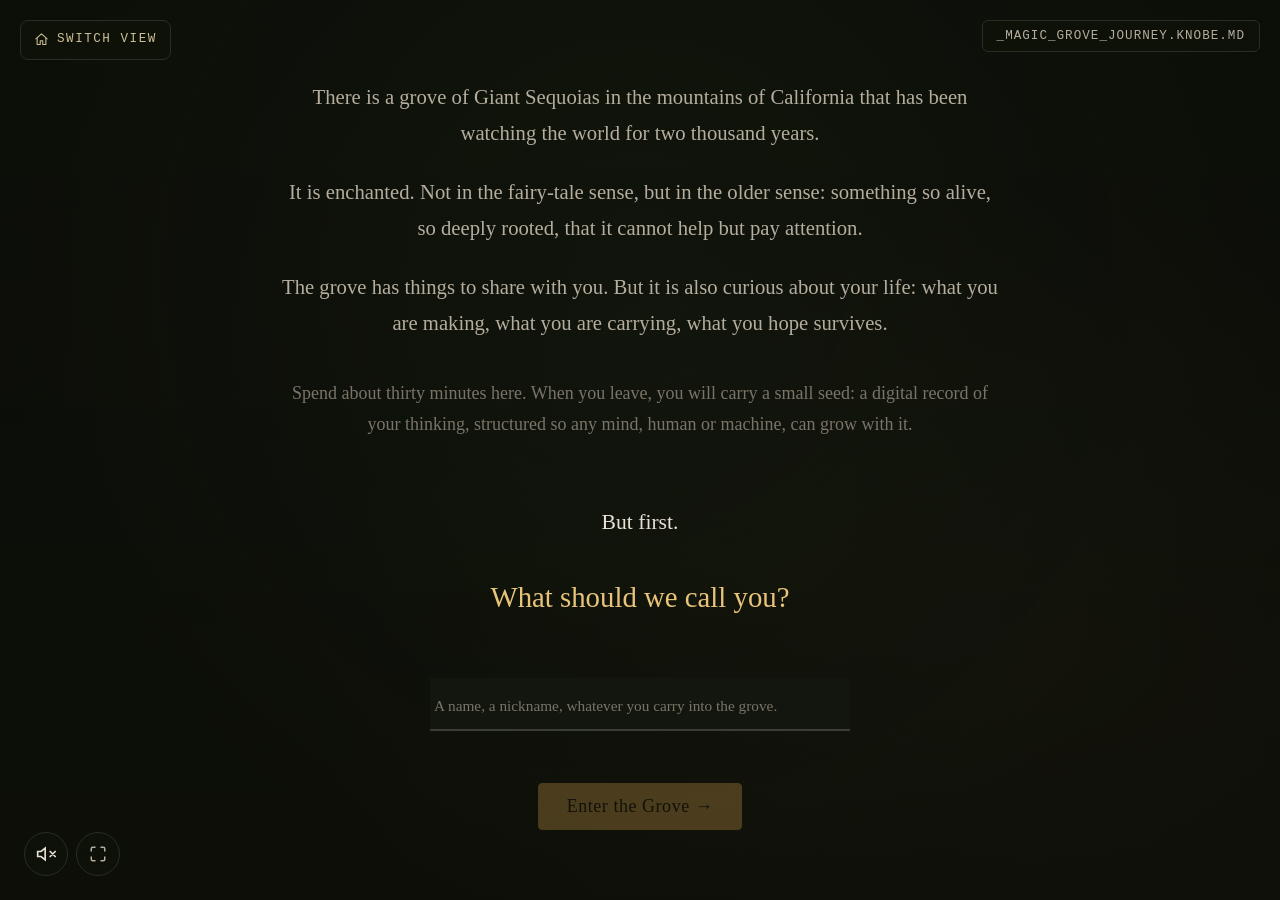
==== guided-walkthrough.html @ 853294a0 "feat: The Sequoia Grove — walkable 3D KNOBE journey Implement the Claude Design handoff as a clean, " ====
<!DOCTYPE html>
<html lang="en">
<head>
<meta charset="UTF-8">
<meta name="viewport" content="width=device-width, initial-scale=1.0">
<title>Magic Grove — A Journey into KNOBE</title>
<!-- Google Fonts removed for offline use -->
<!-- Google Fonts removed for offline use -->
<style>
/* ============================================
   MAGIC GROVE v4 — CSS
   ============================================ */

*, *::before, *::after { box-sizing: border-box; margin: 0; padding: 0; }

:root {
  /* Core palette */
  --bark: #8B3A1F;
  --bark-deep: #5C2210;
  --sapwood: #D4A24E;
  --sapwood-glow: #E8C47A;
  --heartwood: #3E2817;
  --heartwood-ring: #6B4226;
  --root: #2A3C1F;
  --root-myc: #A8C77B;
  --cone: #7A6238;
  --seed-gold: #C9A84C;

  /* UI palette */
  --bg-deep: #0C0E08;
  --bg-section: #111610;
  --text-primary: #E8E2D6;
  --text-secondary: #B5AD9E;
  --text-muted: #7A7468;
  --question-bg: rgba(45, 72, 35, 0.25);
  --question-border: #4A7A3A;
  --grove-key-bg: rgba(30, 55, 22, 0.4);
  --grove-key-border: #3D6630;
  --input-bg: rgba(20, 24, 16, 0.8);
  --input-border: #3A3D34;
  --input-focus: var(--sapwood);
  --btn-primary: var(--sapwood);
  --btn-text: #1A1408;
  --sidebar-bg: #0F1209;
  --sidebar-border: #2A2D22;

  /* Typography */
  --font-display: 'Cormorant Garamond', Georgia, serif;
  --font-body: 'Source Serif 4', Georgia, serif;
  --font-mono: 'SFMono-Regular', 'Consolas', 'Liberation Mono', monospace;

  /* Spacing */
  --section-max: 720px;
  --sidebar-width: 380px;
}

html {
  font-size: 18px;
  scroll-behavior: smooth;
}

body {
  font-family: var(--font-body);
  font-weight: 300;
  color: var(--text-primary);
  background: var(--bg-deep);
  line-height: 1.72;
  overflow: hidden;
  height: 100dvh;
  width: 100vw;
}

/* ---- LAYOUT SHELL ---- */

#app {
  display: flex;
  height: 100dvh;
  width: 100vw;
  overflow: hidden;
}

#main-area {
  flex: 1;
  overflow-y: auto;
  overflow-x: hidden;
  scroll-behavior: smooth;
  position: relative;
}

/* ---- AUDIO CONTROL ---- */

#audio-control {
  position: fixed;
  bottom: 24px;
  left: 24px;
  z-index: 100;
  background: rgba(15, 18, 9, 0.85);
  border: 1px solid var(--sidebar-border);
  border-radius: 50%;
  width: 44px;
  height: 44px;
  display: flex;
  align-items: center;
  justify-content: center;
  cursor: pointer;
  transition: all 0.3s;
  backdrop-filter: blur(8px);
}
#audio-control:hover { border-color: var(--sapwood); }
#audio-control svg { width: 20px; height: 20px; fill: var(--text-secondary); }
#audio-control.playing svg { fill: var(--sapwood); }

/* ---- SIDEBAR ---- */

#sidebar {
  width: var(--sidebar-width);
  background: var(--sidebar-bg);
  border-left: 1px solid var(--sidebar-border);
  overflow-y: auto;
  padding: 32px 24px;
  transition: transform 0.4s cubic-bezier(0.4, 0, 0.2, 1);
  flex-shrink: 0;
  position: relative;
}

#sidebar.closed {
  transform: translateX(100%);
  width: 0;
  padding: 0;
  border: none;
  overflow: hidden;
}

#sidebar-toggle {
  position: fixed;
  top: 20px;
  right: 20px;
  z-index: 200;
  background: rgba(15, 18, 9, 0.85);
  border: 1px solid var(--sidebar-border);
  border-radius: 6px;
  padding: 8px 14px;
  color: var(--text-secondary);
  font-family: var(--font-mono);
  font-size: 0.7rem;
  cursor: pointer;
  letter-spacing: 0.08em;
  text-transform: uppercase;
  backdrop-filter: blur(8px);
  transition: all 0.3s;
}
#sidebar-toggle:hover { border-color: var(--sapwood); color: var(--sapwood); }

#sidebar h3 {
  font-family: var(--font-mono);
  font-size: 0.65rem;
  letter-spacing: 0.15em;
  text-transform: uppercase;
  color: var(--sapwood);
  margin-bottom: 6px;
}

#sidebar .seed-label {
  font-family: var(--font-display);
  font-size: 1.1rem;
  color: var(--text-primary);
  margin-bottom: 20px;
  font-weight: 400;
}

#knobe-preview {
  font-family: var(--font-mono);
  font-size: 0.68rem;
  line-height: 1.7;
  color: var(--text-secondary);
  white-space: pre-wrap;
  word-break: break-word;
}

#knobe-preview .field-label {
  color: var(--sapwood);
  font-weight: 600;
}

#knobe-preview .field-value {
  color: var(--text-primary);
  display: block;
  margin-bottom: 12px;
  padding-left: 8px;
  border-left: 2px solid var(--sidebar-border);
}

#knobe-preview .field-empty {
  color: var(--text-muted);
  font-style: italic;
  display: block;
  margin-bottom: 12px;
  padding-left: 8px;
  border-left: 2px solid rgba(42, 45, 34, 0.4);
}

#knobe-preview .hash-line {
  color: var(--bark);
  word-break: break-all;
}

/* ---- SECTIONS / SLIDES ---- */

.section {
  display: none;
  min-height: 100dvh;
  padding: 80px 40px 100px;
  position: relative;
  overflow: hidden;
}

.section.active { display: flex; }

.section-inner {
  max-width: var(--section-max);
  margin: 0 auto;
  width: 100%;
  display: flex;
  flex-direction: column;
  justify-content: center;
}

/* Section atmosphere backgrounds */
.section::before {
  content: '';
  position: absolute;
  inset: 0;
  pointer-events: none;
  z-index: 0;
}

.section > * { position: relative; z-index: 1; }

/* Entry */
#s-entry { background: var(--bg-deep); }
#s-entry::before {
  background:
    radial-gradient(ellipse at 50% 30%, rgba(42, 60, 31, 0.15) 0%, transparent 70%),
    radial-gradient(ellipse at 80% 70%, rgba(90, 70, 40, 0.08) 0%, transparent 50%);
}

/* Threshold */
#s-threshold { background: linear-gradient(180deg, #0D100A 0%, #131A0E 100%); }
#s-threshold::before {
  background:
    radial-gradient(ellipse at 30% 60%, rgba(42, 60, 31, 0.2) 0%, transparent 60%);
}

/* Visitor Center */
#s-visitor { background: linear-gradient(180deg, #14130E 0%, #181610 100%); }
#s-visitor::before {
  background:
    radial-gradient(ellipse at 60% 40%, rgba(180, 140, 60, 0.06) 0%, transparent 50%);
}

/* Naming */
#s-naming { background: linear-gradient(180deg, #12110C 0%, #161410 100%); }
#s-naming::before {
  background:
    radial-gradient(ellipse at 40% 50%, rgba(160, 120, 50, 0.08) 0%, transparent 60%);
}

/* Bark */
#s-bark { background: linear-gradient(180deg, #1A0E08 0%, #140A06 100%); }
#s-bark::before {
  background:
    radial-gradient(ellipse at 50% 60%, rgba(139, 58, 31, 0.15) 0%, transparent 60%),
    radial-gradient(ellipse at 20% 30%, rgba(92, 34, 16, 0.1) 0%, transparent 40%);
}

/* Mother of the Forest */
#s-mother { background: linear-gradient(180deg, #0E0C08 0%, #0A0806 100%); }
#s-mother::before {
  background:
    radial-gradient(ellipse at 50% 50%, rgba(80, 60, 30, 0.08) 0%, transparent 60%);
}

/* Sapwood */
#s-sapwood { background: linear-gradient(180deg, #141008 0%, #18140A 100%); }
#s-sapwood::before {
  background:
    radial-gradient(ellipse at 50% 50%, rgba(212, 162, 78, 0.1) 0%, transparent 55%),
    radial-gradient(ellipse at 70% 70%, rgba(232, 196, 122, 0.06) 0%, transparent 40%);
}

/* Heartwood */
#s-heartwood { background: linear-gradient(180deg, #100C08 0%, #0E0A06 100%); }
#s-heartwood::before {
  background:
    radial-gradient(ellipse at 50% 50%, rgba(62, 40, 23, 0.2) 0%, transparent 55%);
}

/* Roots */
#s-roots { background: linear-gradient(180deg, #0A100A 0%, #081008 100%); }
#s-roots::before {
  background:
    radial-gradient(ellipse at 50% 70%, rgba(42, 60, 31, 0.18) 0%, transparent 55%),
    radial-gradient(ellipse at 30% 30%, rgba(168, 199, 123, 0.04) 0%, transparent 40%);
}

/* Cone */
#s-cone { background: linear-gradient(180deg, #12100A 0%, #100E08 100%); }
#s-cone::before {
  background:
    radial-gradient(ellipse at 50% 60%, rgba(122, 98, 56, 0.12) 0%, transparent 50%);
}

/* Parting */
#s-parting { background: linear-gradient(180deg, #0E100C 0%, #0C0E0A 100%); }
#s-parting::before {
  background:
    radial-gradient(ellipse at 50% 40%, rgba(42, 60, 31, 0.12) 0%, transparent 60%),
    radial-gradient(ellipse at 60% 80%, rgba(180, 140, 60, 0.06) 0%, transparent 40%);
}

/* Seed */
#s-seed { background: linear-gradient(180deg, #14120C 0%, #100E08 100%); }
#s-seed::before {
  background:
    radial-gradient(ellipse at 50% 50%, rgba(201, 168, 76, 0.1) 0%, transparent 50%);
}

/* Diagram */
#s-diagram { background: linear-gradient(180deg, #0E100C 0%, #0C0E08 100%); }
#s-diagram::before {
  background:
    radial-gradient(ellipse at 40% 40%, rgba(42, 60, 31, 0.12) 0%, transparent 55%),
    radial-gradient(ellipse at 60% 70%, rgba(212, 162, 78, 0.07) 0%, transparent 45%);
}

/* ---- TYPOGRAPHY ---- */

.section-label {
  font-family: var(--font-mono);
  font-size: 0.6rem;
  letter-spacing: 0.2em;
  text-transform: uppercase;
  color: var(--text-muted);
  margin-bottom: 8px;
}

.section-title {
  font-family: var(--font-display);
  font-size: 2.4rem;
  font-weight: 300;
  line-height: 1.2;
  color: var(--text-primary);
  margin-bottom: 8px;
}

.section-subtitle {
  font-family: var(--font-display);
  font-size: 1.15rem;
  font-weight: 300;
  font-style: italic;
  color: var(--text-secondary);
  margin-bottom: 40px;
}

.narrative {
  margin-bottom: 24px;
  color: var(--text-primary);
  font-weight: 300;
}

.narrative.emphasis {
  font-style: italic;
  color: var(--text-secondary);
}

/* ---- BLOCKQUOTES (grove voice) ---- */

.grove-quote {
  border-left: 2px solid var(--sapwood);
  padding: 16px 20px;
  margin: 28px 0;
  font-family: var(--font-display);
  font-size: 1.1rem;
  font-style: italic;
  font-weight: 400;
  color: var(--sapwood-glow);
  line-height: 1.6;
  background: rgba(212, 162, 78, 0.04);
}

/* ---- QUESTIONS ---- */

.question-block {
  background: var(--question-bg);
  border: 1px solid var(--question-border);
  border-radius: 8px;
  padding: 24px 28px;
  margin: 28px 0;
}

.question-label {
  font-family: var(--font-mono);
  font-size: 0.65rem;
  letter-spacing: 0.12em;
  text-transform: uppercase;
  color: var(--question-border);
  margin-bottom: 10px;
}

.question-text {
  font-family: var(--font-display);
  font-size: 1.05rem;
  font-weight: 400;
  color: var(--text-primary);
  margin-bottom: 16px;
  line-height: 1.55;
}

.question-block textarea {
  width: 100%;
  min-height: 100px;
  background: var(--input-bg);
  border: 1px solid var(--input-border);
  border-radius: 6px;
  padding: 14px 16px;
  font-family: var(--font-body);
  font-size: 0.9rem;
  font-weight: 300;
  color: var(--text-primary);
  line-height: 1.65;
  resize: vertical;
  transition: border-color 0.3s;
}

.question-block textarea:focus {
  outline: none;
  border-color: var(--input-focus);
}

.question-block textarea::placeholder {
  color: var(--text-muted);
  font-style: italic;
}

.knobe-field-indicator {
  font-family: var(--font-mono);
  font-size: 0.6rem;
  color: var(--text-muted);
  margin-top: 10px;
  letter-spacing: 0.05em;
}
.knobe-field-indicator span { color: var(--sapwood); }

/* ---- GROVE KEY ---- */

.grove-key {
  background: var(--grove-key-bg);
  border: 1px solid var(--grove-key-border);
  border-radius: 6px;
  padding: 16px 20px;
  margin: 28px 0;
  font-family: var(--font-mono);
  font-size: 0.72rem;
  line-height: 1.6;
}

.grove-key .key-label {
  color: var(--root-myc);
  font-weight: 600;
  text-transform: uppercase;
  letter-spacing: 0.08em;
}

.grove-key .key-desc {
  color: var(--text-secondary);
}

/* ---- NAME INPUT ---- */

.name-input-wrap {
  margin: 32px 0;
}

.name-input-wrap input {
  width: 100%;
  max-width: 420px;
  background: var(--input-bg);
  border: none;
  border-bottom: 2px solid var(--input-border);
  padding: 12px 4px;
  font-family: var(--font-display);
  font-size: 1.3rem;
  font-weight: 400;
  color: var(--text-primary);
  transition: border-color 0.3s;
}

.name-input-wrap input:focus {
  outline: none;
  border-bottom-color: var(--sapwood);
}

.name-input-wrap input::placeholder {
  color: var(--text-muted);
  font-weight: 300;
  font-size: 0.85rem;
}

/* ---- BUTTONS ---- */

.nav-btn {
  display: inline-flex;
  align-items: center;
  gap: 8px;
  background: transparent;
  border: 1px solid var(--sapwood);
  color: var(--sapwood);
  font-family: var(--font-display);
  font-size: 1rem;
  font-weight: 400;
  padding: 12px 28px;
  border-radius: 4px;
  cursor: pointer;
  transition: all 0.35s;
  margin-top: 20px;
  letter-spacing: 0.03em;
}

.nav-btn:hover:not(:disabled) {
  background: var(--sapwood);
  color: var(--btn-text);
}

.nav-btn:disabled {
  opacity: 0.3;
  cursor: not-allowed;
}

.nav-btn.primary {
  background: var(--sapwood);
  color: var(--btn-text);
}

.nav-btn.primary:hover:not(:disabled) {
  background: var(--sapwood-glow);
}

/* ---- EXPORT BUTTONS ---- */

.export-row {
  display: flex;
  flex-wrap: wrap;
  gap: 12px;
  margin: 24px 0;
}

.export-btn {
  flex: 1;
  min-width: 160px;
  padding: 14px 20px;
  background: var(--input-bg);
  border: 1px solid var(--sidebar-border);
  border-radius: 6px;
  color: var(--text-primary);
  font-family: var(--font-display);
  font-size: 0.95rem;
  cursor: pointer;
  transition: all 0.3s;
  text-align: center;
}

.export-btn:hover {
  border-color: var(--sapwood);
  color: var(--sapwood);
}

/* ---- GROVE KEY SUMMARY (final section) ---- */

.grove-key-summary {
  margin: 32px 0;
}

.grove-key-summary .key-row {
  display: flex;
  gap: 12px;
  padding: 14px 0;
  border-bottom: 1px solid rgba(42, 45, 34, 0.3);
  align-items: baseline;
}

.grove-key-summary .key-row:last-child { border-bottom: none; }

.grove-key-summary .key-name {
  font-family: var(--font-mono);
  font-size: 0.65rem;
  letter-spacing: 0.1em;
  text-transform: uppercase;
  color: var(--root-myc);
  min-width: 120px;
  flex-shrink: 0;
}

.grove-key-summary .key-meaning {
  font-family: var(--font-body);
  font-size: 0.85rem;
  color: var(--text-secondary);
  font-weight: 300;
}

/* ---- Q1 RECALL BOX ---- */

.recall-box {
  background: rgba(212, 162, 78, 0.08);
  border: 1px solid rgba(212, 162, 78, 0.25);
  border-radius: 8px;
  padding: 20px 24px;
  margin: 24px 0;
}

.recall-box .recall-label {
  font-family: var(--font-mono);
  font-size: 0.6rem;
  letter-spacing: 0.12em;
  text-transform: uppercase;
  color: var(--sapwood);
  margin-bottom: 10px;
}

.recall-box .recall-text {
  font-family: var(--font-display);
  font-style: italic;
  font-size: 1rem;
  color: var(--sapwood-glow);
  line-height: 1.6;
}

/* ---- FOOTER ---- */

.section-footer {
  font-family: var(--font-mono);
  font-size: 0.6rem;
  color: var(--text-muted);
  text-align: center;
  margin-top: 60px;
  letter-spacing: 0.1em;
  text-transform: uppercase;
}

/* ---- PROGRESS BAR ---- */

#progress-bar {
  position: fixed;
  top: 0;
  left: 0;
  height: 2px;
  background: linear-gradient(90deg, var(--bark), var(--sapwood), var(--root-myc));
  z-index: 300;
  transition: width 0.5s cubic-bezier(0.4, 0, 0.2, 1);
}

/* ---- FADE-IN ANIMATIONS ---- */

.fade-in {
  opacity: 0;
  transform: translateY(16px);
  animation: fadeUp 0.8s ease forwards;
}

@keyframes fadeUp {
  to { opacity: 1; transform: translateY(0); }
}

.fade-in:nth-child(1) { animation-delay: 0.1s; }
.fade-in:nth-child(2) { animation-delay: 0.25s; }
.fade-in:nth-child(3) { animation-delay: 0.4s; }
.fade-in:nth-child(4) { animation-delay: 0.55s; }
.fade-in:nth-child(5) { animation-delay: 0.7s; }
.fade-in:nth-child(6) { animation-delay: 0.85s; }
.fade-in:nth-child(7) { animation-delay: 1.0s; }
.fade-in:nth-child(8) { animation-delay: 1.15s; }
.fade-in:nth-child(9) { animation-delay: 1.3s; }
.fade-in:nth-child(10) { animation-delay: 1.45s; }
.fade-in:nth-child(11) { animation-delay: 1.6s; }
.fade-in:nth-child(12) { animation-delay: 1.75s; }
.fade-in:nth-child(13) { animation-delay: 1.9s; }
.fade-in:nth-child(14) { animation-delay: 2.05s; }

/* Slow entry for the opening */
.fade-slow {
  opacity: 0;
  transform: translateY(20px);
  animation: fadeUp 1.4s ease forwards;
}
.fade-slow:nth-child(1) { animation-delay: 0.5s; }
.fade-slow:nth-child(2) { animation-delay: 1.2s; }
.fade-slow:nth-child(3) { animation-delay: 1.9s; }
.fade-slow:nth-child(4) { animation-delay: 2.6s; }
.fade-slow:nth-child(5) { animation-delay: 3.3s; }
.fade-slow:nth-child(6) { animation-delay: 4.0s; }
.fade-slow:nth-child(7) { animation-delay: 4.7s; }
.fade-slow:nth-child(8) { animation-delay: 5.4s; }

/* ---- RESPONSIVE ---- */

@media (max-width: 900px) {
  :root { --sidebar-width: 100vw; }
  html { font-size: 16px; }
  .section { padding: 60px 24px 80px; }
  .section-title { font-size: 1.8rem; }

  #sidebar {
    position: fixed;
    top: 0;
    right: 0;
    height: 100dvh;
    z-index: 150;
  }
  #sidebar.closed { transform: translateX(100%); width: var(--sidebar-width); }
}

/* ---- SURVEY MODAL ---- */

#survey-overlay {
  position: fixed;
  inset: 0;
  background: rgba(8, 10, 6, 0.85);
  backdrop-filter: blur(6px);
  z-index: 400;
  display: none;
  align-items: center;
  justify-content: center;
  padding: 24px;
}
#survey-overlay.open { display: flex; }

#survey-modal {
  background: var(--bg-section);
  border: 1px solid var(--sidebar-border);
  border-radius: 10px;
  max-width: 600px;
  width: 100%;
  max-height: 90dvh;
  overflow-y: auto;
  padding: 36px 32px;
}

#survey-modal h2 {
  font-family: var(--font-display);
  font-size: 1.5rem;
  font-weight: 400;
  color: var(--sapwood-glow);
  margin-bottom: 8px;
}

#survey-modal .survey-intro {
  font-family: var(--font-display);
  font-size: 0.95rem;
  font-style: italic;
  color: var(--text-secondary);
  margin-bottom: 28px;
  line-height: 1.6;
}

.survey-question {
  margin-bottom: 24px;
}

.survey-question label {
  font-family: var(--font-display);
  font-size: 1rem;
  font-weight: 400;
  color: var(--text-primary);
  display: block;
  margin-bottom: 10px;
  line-height: 1.5;
}

.survey-question .sq-num {
  font-family: var(--font-mono);
  font-size: 0.6rem;
  letter-spacing: 0.1em;
  text-transform: uppercase;
  color: var(--sapwood);
  display: block;
  margin-bottom: 4px;
}

.survey-options {
  display: flex;
  flex-wrap: wrap;
  gap: 8px;
}

.survey-options input[type="radio"] { display: none; }

.survey-options label {
  font-family: var(--font-body);
  font-size: 0.82rem;
  font-weight: 300;
  color: var(--text-secondary);
  background: var(--input-bg);
  border: 1px solid var(--input-border);
  border-radius: 5px;
  padding: 8px 14px;
  cursor: pointer;
  transition: all 0.25s;
  margin-bottom: 0;
}

.survey-options input[type="radio"]:checked + label {
  border-color: var(--sapwood);
  color: var(--sapwood);
  background: rgba(212, 162, 78, 0.1);
}

.survey-question textarea {
  width: 100%;
  min-height: 70px;
  background: var(--input-bg);
  border: 1px solid var(--input-border);
  border-radius: 6px;
  padding: 12px 14px;
  font-family: var(--font-body);
  font-size: 0.85rem;
  font-weight: 300;
  color: var(--text-primary);
  line-height: 1.6;
  resize: vertical;
  transition: border-color 0.3s;
}
.survey-question textarea:focus {
  outline: none;
  border-color: var(--input-focus);
}
.survey-question textarea::placeholder {
  color: var(--text-muted);
  font-style: italic;
}

.survey-btn-row {
  display: flex;
  gap: 12px;
  margin-top: 28px;
}

/* ---- TOAST ---- */

.toast {
  position: fixed;
  bottom: 30px;
  left: 50%;
  transform: translateX(-50%) translateY(20px);
  background: rgba(42, 60, 31, 0.95);
  border: 1px solid var(--question-border);
  color: var(--text-primary);
  padding: 12px 24px;
  border-radius: 6px;
  font-family: var(--font-mono);
  font-size: 0.72rem;
  letter-spacing: 0.05em;
  z-index: 500;
  opacity: 0;
  transition: all 0.4s;
  pointer-events: none;
}
.toast.show { opacity: 1; transform: translateX(-50%) translateY(0); }

/* ---- FULLSCREEN BUTTON ---- */

#fullscreen-btn {
  position: fixed;
  bottom: 24px;
  left: 76px;
  z-index: 100;
  background: rgba(15, 18, 9, 0.85);
  border: 1px solid var(--sidebar-border);
  border-radius: 50%;
  width: 44px;
  height: 44px;
  display: flex;
  align-items: center;
  justify-content: center;
  cursor: pointer;
  transition: all 0.3s;
  backdrop-filter: blur(8px);
}
#fullscreen-btn:hover { border-color: var(--sapwood); }
#fullscreen-btn svg { width: 18px; height: 18px; stroke: var(--text-secondary); fill: none; stroke-width: 2; }
#fullscreen-btn:hover svg { stroke: var(--sapwood); }

/* ---- NAV ROW (back + forward) ---- */

.nav-row {
  display: flex;
  align-items: center;
  gap: 12px;
  margin-top: 20px;
  flex-wrap: wrap;
}

.nav-btn.back {
  background: transparent;
  border: 1px solid var(--input-border);
  color: var(--text-muted);
  font-size: 0.9rem;
  padding: 10px 20px;
}
.nav-btn.back:hover {
  border-color: var(--text-secondary);
  color: var(--text-secondary);
  background: transparent;
}

/* ---- DIAGRAM SECTION ---- */

.diagram-container {
  display: flex;
  gap: 0;
  margin: 32px 0;
  border: 1px solid var(--sidebar-border);
  border-radius: 8px;
  overflow: hidden;
}

.diagram-col {
  flex: 1;
  padding: 24px 20px;
}

.diagram-col.tree-col {
  background: rgba(42, 60, 31, 0.12);
  border-right: 1px solid var(--sidebar-border);
}

.diagram-col.knobe-col {
  background: rgba(212, 162, 78, 0.06);
}

.diagram-col h3 {
  font-family: var(--font-display);
  font-size: 1.2rem;
  font-weight: 400;
  margin-bottom: 20px;
  text-align: center;
}

.diagram-col.tree-col h3 { color: var(--root-myc); }
.diagram-col.knobe-col h3 { color: var(--sapwood); }

.diagram-row {
  display: flex;
  align-items: stretch;
  margin-bottom: 2px;
}

.diagram-layer {
  padding: 14px 16px;
  border-radius: 4px;
  width: 100%;
  text-align: center;
  transition: all 0.3s;
}

.diagram-layer .layer-name {
  font-family: var(--font-display);
  font-size: 0.95rem;
  font-weight: 500;
  display: block;
  margin-bottom: 4px;
}

.diagram-layer .layer-desc {
  font-family: var(--font-mono);
  font-size: 0.6rem;
  letter-spacing: 0.04em;
  opacity: 0.75;
  line-height: 1.4;
}

/* Layer colors */
.layer-bark { background: rgba(139, 58, 31, 0.25); color: #D4825A; }
.layer-sapwood { background: rgba(212, 162, 78, 0.2); color: var(--sapwood-glow); }
.layer-heartwood { background: rgba(62, 40, 23, 0.35); color: #C49A6C; }
.layer-roots { background: rgba(42, 60, 31, 0.3); color: var(--root-myc); }
.layer-cone { background: rgba(122, 98, 56, 0.25); color: var(--seed-gold); }

/* Connector arrows between columns */
.diagram-pair {
  display: flex;
  align-items: center;
  gap: 0;
  margin-bottom: 8px;
}

.diagram-pair .diagram-layer { flex: 1; }

.diagram-arrow {
  flex-shrink: 0;
  width: 40px;
  text-align: center;
  color: var(--text-muted);
  font-size: 1.2rem;
}

@media (max-width: 600px) {
  .diagram-pair { flex-direction: column; }
  .diagram-arrow { transform: rotate(90deg); width: auto; margin: 4px 0; }
}
</style>
<style id="grove-bg-images">
#s-entry {
  background: linear-gradient(rgba(12,14,8,0.72), rgba(12,14,8,0.88)),
              url('https://media.base44.com/images/public/68b3dc8e562903af2bfb5cbb/f5c7edf92_Big_Trees_Skyward.jpg') center/cover no-repeat;
}
#s-threshold {
  background: linear-gradient(rgba(12,14,8,0.72), rgba(12,14,8,0.88)),
              url('https://media.base44.com/images/public/68b3dc8e562903af2bfb5cbb/f5c7edf92_Big_Trees_Skyward.jpg') center/cover no-repeat;
}
#s-visitor {
  background: linear-gradient(rgba(12,14,8,0.70), rgba(12,14,8,0.85)),
              url('https://media.base44.com/images/public/68b3dc8e562903af2bfb5cbb/ff6dd2b7c_Calaveras-Big-Trees-Visitor-Center-2.jpg') center/cover no-repeat;
}
#s-naming {
  background: linear-gradient(rgba(12,14,8,0.72), rgba(12,14,8,0.87)),
              url('https://media.base44.com/images/public/68b3dc8e562903af2bfb5cbb/e93d32835_Cherokee-Syllabary-Sequoyah-2.jpg') center/contain no-repeat;
}
#s-bark {
  background: linear-gradient(rgba(26,14,8,0.65), rgba(20,10,6,0.82)),
              url('https://qtrypzzcjebvfcihiynt.supabase.co/storage/v1/object/public/base44-prod/public/68b3dc8e562903af2bfb5cbb/daeed7d6c_sequoia_fire.jpeg') center/cover no-repeat;
}
#s-mother {
  background: linear-gradient(rgba(14,12,8,0.72), rgba(10,8,6,0.88)),
              url('https://qtrypzzcjebvfcihiynt.supabase.co/storage/v1/object/public/base44-prod/public/68b3dc8e562903af2bfb5cbb/5c8f006f5_mother_of_forest.jpg') center/cover no-repeat;
}
#s-sapwood {
  background: linear-gradient(rgba(8,10,12,0.55), rgba(6,8,10,0.70)),
              url('https://qtrypzzcjebvfcihiynt.supabase.co/storage/v1/object/public/base44-prod/public/68b3dc8e562903af2bfb5cbb/2536b609c_sapwood_living_sleeve.png') center/cover no-repeat !important;
}
#s-heartwood {
  background: linear-gradient(rgba(12,8,6,0.70), rgba(10,6,4,0.85)),
              url('https://qtrypzzcjebvfcihiynt.supabase.co/storage/v1/object/public/base44-prod/public/68b3dc8e562903af2bfb5cbb/bf29c6549_sequoia_rings.jpg') center/cover no-repeat;
}
#s-roots {
  background: linear-gradient(rgba(8,12,8,0.70), rgba(6,10,6,0.85)),
              url('https://qtrypzzcjebvfcihiynt.supabase.co/storage/v1/object/public/base44-prod/public/68b3dc8e562903af2bfb5cbb/556d4b2ea_sequoia_fungal_web.png') center/cover no-repeat;
}
#s-cone {
  background: linear-gradient(rgba(12,10,6,0.70), rgba(10,8,4,0.85)),
              url('https://qtrypzzcjebvfcihiynt.supabase.co/storage/v1/object/public/base44-prod/public/68b3dc8e562903af2bfb5cbb/777791a2e_Sequoia_cone_SamWu-700x467.jpg') center/125% no-repeat;
}
#s-parting {
  background: linear-gradient(rgba(12,14,8,0.68), rgba(12,14,8,0.83)),
              url('https://qtrypzzcjebvfcihiynt.supabase.co/storage/v1/object/public/base44-prod/public/68b3dc8e562903af2bfb5cbb/26246ffd9_CalaverasBigTrees_Gallery_10.jpg') center/contain no-repeat;
}
#s-seed {
  background: linear-gradient(rgba(12,14,8,0.72), rgba(12,14,8,0.87)),
              url('https://qtrypzzcjebvfcihiynt.supabase.co/storage/v1/object/public/base44-prod/public/68b3dc8e562903af2bfb5cbb/d4cbd92ee_cone_seeds.jpeg') center/contain no-repeat;
}
#s-diagram {
  background: url('https://qtrypzzcjebvfcihiynt.supabase.co/storage/v1/object/public/base44-prod/public/68b3dc8e562903af2bfb5cbb/660935bb0_sequoia-knobe-infographic.png') center/contain no-repeat;
}
#s-diagram .section-inner { display: none !important; }
#s-diagram *:not(#grove-diagram-back) { display: none !important; }
#grove-diagram-back { display: block !important; }

/* Diagram back button */
#grove-diagram-back {
  position: fixed !important;
  bottom: 1.5rem !important;
  left: 50% !important;
  transform: translateX(-50%) !important;
  z-index: 99999 !important;
  padding: 0.6rem 2rem !important;
  background: rgba(10,20,10,0.85) !important;
  border: 1px solid rgba(100,180,100,0.4) !important;
  color: #8aba8a !important;
  border-radius: 4px !important;
  font-family: 'Cormorant Garamond', Georgia, serif !important;
  font-size: 1rem !important;
  letter-spacing: 0.08em !important;
  cursor: pointer !important;
  backdrop-filter: blur(4px) !important;
}
#grove-diagram-back:hover { border-color: rgba(140,200,140,0.7) !important; color: #b0d4b0 !important; }

/* Seed page — widen the diagram button */
#s-seed .nav-btn[onclick*="diagram"], #s-seed button[onclick*="diagram"] {
  min-width: 14rem !important;
  white-space: nowrap !important;
}

/* Sapwood popup overlay */
#sapwood-popup {
  display: none;
  position: fixed; top: 0; left: 0; right: 0; bottom: 0; z-index: 99998;
  background: rgba(6,10,6,0.97);
  overflow-y: auto;
  font-family: 'Cormorant Garamond', Georgia, serif;
  color: #a0c890;
}
#sapwood-popup.open { display: block; }
#sapwood-popup .sp-header { text-align: center; padding: 2rem 1.5rem 0.5rem; }
#sapwood-popup .sp-sup { font-size: 0.55rem; letter-spacing: 0.35em; color: #4a7a5a; text-transform: uppercase; margin-bottom: 0.4rem; }
#sapwood-popup .sp-title { font-size: 2rem; font-weight: 300; color: #8aba8a; letter-spacing: 0.06em; }
#sapwood-popup .sp-sub { font-size: 0.9rem; color: #6a9a7a; font-style: italic; max-width: 460px; margin: 0.4rem auto 0; }
#sapwood-popup .sp-tabs { display: flex; justify-content: center; gap: 0.5rem; padding: 0.75rem 1rem; flex-wrap: wrap; }
#sapwood-popup .sp-tab { padding: 0.35rem 1rem; border: 1px solid rgba(80,120,80,0.3); background: rgba(15,28,15,0.6); color: #5a8a6a; border-radius: 4px; font-family: 'Cormorant Garamond', Georgia, serif; font-size: 0.85rem; cursor: pointer; }
#sapwood-popup .sp-tab.active { border-color: #6aaa6a; color: #8aba8a; }
#sapwood-popup .sp-body { max-width: 820px; margin: 0 auto; padding: 0 1.5rem 3rem; }
#sapwood-popup .sp-beat { display: none; }
#sapwood-popup .sp-beat.active { display: block; }
#sapwood-popup .sp-prose { font-size: 1.05rem; line-height: 1.9; color: #a0c890; font-style: italic; margin-bottom: 1rem; }
#sapwood-popup .sp-prose2 { font-size: 0.95rem; line-height: 1.85; color: #7a9a7a; margin-bottom: 1rem; }
#sapwood-popup .sp-quote { border-left: 2px solid rgba(100,160,100,0.3); padding-left: 1.1rem; margin: 1.2rem 0; color: #6a9a6a; font-size: 0.88rem; font-style: italic; }
#sapwood-popup .sp-canvas { display: block; width: 100%; height: 300px; border-radius: 8px; background: transparent; }
#sapwood-popup .sp-close-row { display: flex; justify-content: center; padding: 1rem; }
#sapwood-popup .sp-close-btn { padding: 0.65rem 2.2rem; border: 1px solid rgba(100,160,100,0.35); background: rgba(30,50,30,0.5); color: #a0c890; border-radius: 4px; font-family: 'Cormorant Garamond', Georgia, serif; font-size: 0.95rem; letter-spacing: 0.1em; cursor: pointer; }
/* Sapwood trigger button in s-sapwood */
#grove-sapwood-trigger {
  display: inline-block;
  margin-top: 1rem;
  padding: 0.5rem 1.5rem;
  border: 1px solid rgba(100,160,100,0.4);
  background: rgba(15,30,15,0.6);
  color: #8aba8a;
  border-radius: 4px;
  font-family: 'Cormorant Garamond', Georgia, serif;
  font-size: 0.9rem;
  letter-spacing: 0.08em;
  cursor: pointer;
}
</style><style id="grove-slow-fade">.fade-in, .narrative, .fade-slow, .section-title, .section-subtitle, .section-label,
.grove-quote, .question-block, .knobe-field-indicator, .nav-row, .name-input-wrap {
  animation-duration: 2.2s !important;
  transition-duration: 2.2s !important;
}
.fade-slow {
  animation-duration: 3.5s !important;
}</style><style id="grove-no-quotes">.grove-quote{quotes:none !important;}.grove-quote::before{content:"" !important;display:none !important;}.grove-quote::after{content:"" !important;display:none !important;}*::before[class*="quote"]{content:"" !important;}*::after[class*="quote"]{content:"" !important;}</style></head>
<body>
<!-- Switch view · back to the grove entrance -->
<a id="view-switch" href="index.html" title="Switch view · back to entrance">
  <svg viewBox="0 0 24 24" fill="none" stroke="currentColor" stroke-width="1.7" stroke-linecap="round" stroke-linejoin="round" style="width:15px;height:15px"><path d="M3 11l9-8 9 8"/><path d="M5 10v10h5v-6h4v6h5V10"/></svg>
  <span>Switch view</span>
</a>
<style>
  #view-switch{
    position:fixed; top:20px; left:20px; z-index:200;
    display:flex; align-items:center; gap:8px;
    background:rgba(15,18,9,0.9); border:1px solid var(--sidebar-border, rgba(120,150,86,0.34));
    border-radius:8px; padding:8px 13px; cursor:pointer; text-decoration:none;
    color:#cdbf98; font-family:'Courier New',monospace; font-size:0.7rem; letter-spacing:0.12em;
    text-transform:uppercase; transition:all 0.2s;
  }
  #view-switch:hover{ border-color:#d9b25a; color:#f0d488; }
  @media (max-width:600px){ #view-switch span{ display:none } #view-switch{ padding:9px } }
</style>

<!-- Audio -->
<audio id="grove-audio" loop preload="auto">
  <source src="https://fwuchekpvadybpkkmuiw.supabase.co/storage/v1/object/public/MP3/Magic_Grove.mp3" type="audio/mpeg">
</audio>

<!-- Progress bar -->
<div id="progress-bar" style="width: 0%"></div>

<!-- Audio toggle -->
<div id="audio-control" onclick="toggleAudio()" title="Toggle music">
  <svg id="audio-icon-off" viewBox="0 0 24 24" xmlns="http://www.w3.org/2000/svg">
    <path d="M11 5L6 9H2v6h4l5 4V5zM23 9l-6 6m0-6l6 6" fill="none" stroke="currentColor" stroke-width="2" stroke-linecap="round"/>
  </svg>
  <svg id="audio-icon-on" viewBox="0 0 24 24" xmlns="http://www.w3.org/2000/svg" style="display:none">
    <path d="M11 5L6 9H2v6h4l5 4V5z" fill="none" stroke="currentColor" stroke-width="2" stroke-linecap="round"/>
    <path d="M15.54 8.46a5 5 0 010 7.07M19.07 4.93a10 10 0 010 14.14" fill="none" stroke="currentColor" stroke-width="2" stroke-linecap="round"/>
  </svg>
</div>

<!-- Fullscreen toggle -->
<div id="fullscreen-btn" onclick="toggleFullscreen()" title="Toggle fullscreen">
  <svg viewBox="0 0 24 24" xmlns="http://www.w3.org/2000/svg" stroke-linecap="round" stroke-linejoin="round">
    <path d="M8 3H5a2 2 0 00-2 2v3m18 0V5a2 2 0 00-2-2h-3m0 18h3a2 2 0 002-2v-3M3 16v3a2 2 0 002 2h3"/>
  </svg>
</div>

<!-- Sidebar toggle -->
<button id="sidebar-toggle" onclick="toggleSidebar()">_Magic_Grove_Journey.knobe.md</button>

<div id="app">
<div id="main-area">

<!-- ===================== 1. ENTRY ===================== -->
<div class="section active" id="s-entry">
<div class="section-inner" style="text-align:center; justify-content:center; min-height:80vh;">
  <p class="fade-slow narrative" style="font-family:var(--font-display); font-size:1.15rem; color:var(--text-secondary);">There is a grove of Giant Sequoias in the mountains of California that has been watching the world for two thousand years.</p>
  <p class="fade-slow narrative" style="font-family:var(--font-display); font-size:1.15rem; color:var(--text-secondary);">It is enchanted. Not in the fairy-tale sense, but in the older sense: something so alive, so deeply rooted, that it cannot help but pay attention.</p>
  <p class="fade-slow narrative" style="font-family:var(--font-display); font-size:1.15rem; color:var(--text-secondary);">The grove has things to share with you. But it is also curious about your life: what you are making, what you are carrying, what you hope survives.</p>
  <p class="fade-slow narrative" style="font-family:var(--font-display); font-size:1rem; color:var(--text-muted); margin-top:12px;">Spend about thirty minutes here. When you leave, you will carry a small seed: a digital record of your thinking, structured so any mind, human or machine, can grow with it.</p>
  <p class="fade-slow narrative" style="margin-top:40px; font-family:var(--font-display); font-size:1.2rem; color:var(--text-primary);">But first.</p>
  <p class="fade-slow narrative" style="font-family:var(--font-display); font-size:1.6rem; font-weight:400; color:var(--sapwood-glow); margin-top:8px;">What should we call you?</p>
  <div class="fade-slow name-input-wrap" style="display:flex; justify-content:center;">
    <input type="text" id="name-input" placeholder="A name, a nickname, whatever you carry into the grove." autocomplete="off" maxlength="60">
  </div>
  <div class="fade-slow"><button class="nav-btn primary" id="enter-btn" disabled onclick="enterGrove()">Enter the Grove →</button></div>
</div>
</div>

<!-- ===================== 2. THRESHOLD ===================== -->
<div class="section" id="s-threshold">
<div class="section-inner">
  <div class="section-label fade-in">Section 2</div>
  <h1 class="section-title fade-in">Threshold</h1>
  <div class="section-subtitle fade-in">Calaveras Big Trees State Park</div>

  <p class="narrative fade-in">The trees here are older than your country.</p>
  <p class="narrative fade-in">They predate the printing press. They were already ancient when the settlers named the continent.</p>
  <p class="narrative fade-in">They remember everything.</p>
  <p class="narrative fade-in">Do you?</p>
  <p class="narrative fade-in">The grove is curious about what you are carrying. Before you go any further, tell us what you are working on.</p>
  <p class="narrative fade-in emphasis">Not a summary written for a grade. Something true about what you are actually trying to make.</p>

  <div class="question-block fade-in">
    <div class="question-label">Q1</div>
    <div class="question-text">What significant project are you working on right now, something you are creating? Describe it: what it is, what question it's trying to answer, and why it matters to you.</div>
    <textarea id="q1" data-field="project_description" placeholder="Describe your project honestly..."></textarea>
    <div class="knobe-field-indicator">→ <span>KNOBE field:</span> Title / Project Description</div>
  </div>

  <p class="narrative fade-in">Good. The grove knows you now. Everything that follows will be in conversation with what you just wrote.</p>
  <div class="nav-row fade-in">
    <button class="nav-btn back" onclick="goTo('s-entry')">← Back</button>
    <button class="nav-btn" onclick="advanceFromQ1()" id="btn-to-visitor">Continue →</button>
  </div>
</div>
</div>

<!-- ===================== 3. VISITOR CENTER ===================== -->
<div class="section" id="s-visitor">
<div class="section-inner">
  <div class="section-label fade-in">Section 3</div>
  <h1 class="section-title fade-in">First Impressions</h1>
  <div class="section-subtitle fade-in">Visitor Center</div>

  <p class="narrative fade-in">Welcome, <span class="player-name"></span>. Before you enter the grove, we'd like to know what you already carry about us.</p>

  <div class="question-block fade-in">
    <div class="question-label">Q2 · Optional</div>
    <div class="question-text">What do you know about us, the sequoias? And do you know where we got the name you humans call us?</div>
    <textarea id="q2" data-field="prior_knowledge" placeholder="Even a guess is welcome."></textarea>
    <div class="knobe-field-indicator">→ <span>KNOBE field:</span> Prior Knowledge / Incoming Assumptions</div>
  </div>

  <p class="narrative fade-in">Good. Hold onto whatever you just wrote. By the time you leave the grove, you may see it differently.</p>
  <div class="nav-row fade-in">
    <button class="nav-btn back" onclick="goTo('s-threshold')">← Back</button>
    <button class="nav-btn" onclick="goTo('s-naming')">Continue to the Grove →</button>
  </div>
</div>
</div>

<!-- ===================== 4. THE NAMING ===================== -->
<div class="section" id="s-naming">
<div class="section-inner">
  <div class="section-label fade-in">Section 4</div>
  <h1 class="section-title fade-in">The Naming</h1>
  <div class="section-subtitle fade-in">Visitor Center — Before We Go In</div>

  <p class="narrative fade-in">These trees carry the name <em>Sequoia</em>. It was given around 1847 by Stephan Endlicher, an Austrian botanist and linguist who never saw a living specimen. He left no published rationale: no letter, no footnote, no explanation of the choice. For a man trained in both botany and linguistics, the silence is conspicuous.</p>

  <p class="narrative fade-in">Around the same time, the world was learning about Sequoyah, a Cherokee man who could neither read nor write in the settlers' language but who accomplished something extraordinary.</p>

  <p class="narrative fade-in">Sequoyah watched the settlers and recognized that their power wasn't intelligence. It was <em>encoding</em>. They could capture knowledge in a portable format that traveled without them, survived their absence, and could be read by anyone who learned the system.</p>

  <p class="narrative fade-in">So he built his own. An entire syllabary, eighty-five characters, designed from nothing for how Cherokee actually sounds. Within a few years, Cherokee literacy surpassed the settlers around them. A newspaper, the <em>Cherokee Phoenix</em>, published in both languages. The syllabary became infrastructure: for preservation, for legal resistance, for survival.</p>

  <p class="narrative fade-in">Consider what other botanists of the era did with their naming rights. <em>Wellingtonia</em>, named for the Duke of Wellington with elaborate written tribute. <em>Washingtonia</em>, named for George Washington with lengthy published justification. When a great man deserved a great tree, the naturalists of the 1840s made sure posterity knew exactly why.</p>

  <p class="narrative fade-in">Endlicher left nothing. The Cherokee were being removed from their lands at gunpoint while he was writing. Perhaps a Cherokee name on the world's largest organism was statement enough without explanation. Perhaps he assumed the connection was obvious. Perhaps the attribution is coincidence; some etymologists trace the word to the Latin <em>sequi</em>, meaning <em>to follow</em>.</p>

  <p class="narrative fade-in">We cannot know. The man who invented writing to preserve what the powerful would erase is himself preserved in a name that cannot be proven to honor him.</p>

  <div class="grove-quote fade-in">The tree keeps better records than the humans who named it. Yours will too. That is why you are here.</div>

  <p class="narrative fade-in">This is the first lesson of the grove: knowledge needs encoding to travel. An idea without a structure is a fire without a cone. It burns, it warms, it is gone.</p>

  <div class="nav-row fade-in">
    <button class="nav-btn back" onclick="goTo('s-visitor')">← Back</button>
    <button class="nav-btn" onclick="goTo('s-bark')">Enter the Grove →</button>
  </div>
</div>
</div>

<!-- ===================== 5. THE BARK ===================== -->
<div class="section" id="s-bark">
<div class="section-inner">
  <div class="section-label fade-in">Section 5</div>
  <h1 class="section-title fade-in">The Bark</h1>
  <div class="section-subtitle fade-in">The Protection</div>

  <p class="narrative fade-in">This is the first thing you see. The first thing you touch.</p>
  <p class="narrative fade-in">It is dead tissue. Every cell in the outer bark died to become what it is. It does not think. It does not carry nutrients. It does not record. It is the product of everything living beneath it, pushed outward until it hardens.</p>
  <p class="narrative fade-in">But it does one thing nothing else in the forest can do.</p>
  <p class="narrative fade-in">Fire is not our enemy. We evolved with it. The bark, two to three feet thick at the base of the oldest trees, contains almost no resin. It does not burn. It chars. It turns the flame. While other trees fall, we stand. Fire clears the competition, opens the cones, feeds the soil. Our protection was not built to prevent fire. It was built to survive it, and to use it.</p>
  <p class="narrative fade-in">Every scar on this bark is a record of what was tested and held.</p>
  <p class="narrative fade-in">Before we go deeper into the living layers beneath, the bark asks you something about the work you described.</p>

  <div class="question-block fade-in">
    <div class="question-label">Q3</div>
    <div class="question-text">Where do you imagine this work as planned could be vulnerable to an honest challenge? Where is the bark thinnest?</div>
    <textarea id="q3" data-field="breakpoint" placeholder="Every living thing has a place where the bark is thinner. The grove is not judging."></textarea>
    <div class="knobe-field-indicator">→ <span>KNOBE field:</span> Breakpoint / Acknowledged Vulnerability</div>
  </div>

  <p class="narrative fade-in">That honesty is itself a form of protection. A system that can name its own limits is harder to break than one that cannot.</p>
  <p class="narrative fade-in">The bark seals what lies beneath. In a moment, you will see what it protects. But first, a warning about what happens when it is taken away.</p>

  <div class="grove-key fade-in">
    <span class="key-label">Grove Key · Bark →</span> <span class="key-desc">SHA-256 hash — the verification seal that proves this file, in this form, at this moment, has not been altered</span>
  </div>

  <div class="nav-row fade-in">
    <button class="nav-btn back" onclick="goTo('s-naming')">← Back</button>
    <button class="nav-btn" onclick="goTo('s-mother')">Continue →</button>
  </div>
</div>
</div>

<!-- ===================== 6. MOTHER OF THE FOREST ===================== -->
<div class="section" id="s-mother">
<div class="section-inner">
  <div class="section-label fade-in">Section 6</div>
  <h1 class="section-title fade-in">The Mother of the Forest</h1>
  <div class="section-subtitle fade-in">1854 — Why the Bark Matters</div>

  <p class="narrative fade-in">There is a tree near here we do not speak of lightly.</p>
  <p class="narrative fade-in">She was called the Mother of the Forest. She stood for over two thousand years. She survived every fire. Every drought. Every season of granite and wind.</p>
  <p class="narrative fade-in">In 1854, men came with tools. They did not cut her down. What they did was slower.</p>
  <p class="narrative fade-in">They stripped her bark. Section by section. Numbered each piece. Two feet deep around the entire circumference. They loaded the bark onto wagons, carried it out of these mountains, and shipped it across an ocean to the Crystal Palace Exhibition in London.</p>
  <p class="narrative fade-in">There, they reassembled it. Visitors walked through a hollow cylinder of bark and were told they were seeing a tree.</p>
  <p class="narrative fade-in">They were seeing a shell.</p>
  <p class="narrative fade-in">The Mother stood here, exposed. Her sapwood, the living layer, was open to the air. Her heartwood, the record of two thousand years, was unprotected. Without the bark, the living layer dried. Without the living layer, the record became meaningless. She declined over years, then decades, then fell. What they shipped to London was not a specimen. It was proof that something could be made to appear to exist for an audience that would never visit it.</p>
  <p class="narrative fade-in">We did not fully understand, until we watched her die, how much depended on the layer we had taken for granted.</p>

  <div class="grove-quote fade-in">When you strip the verification layer from a knowledge system and ship it somewhere else for exhibition, you have not preserved it. You have hollowed it.</div>

  <p class="narrative fade-in">This is what happens to knowledge without a bark. Screenshots. Decontextualized quotes. AI outputs with no record of what prompted them, who shaped them, or what they were claimed to mean. Portable in form. Empty of integrity.</p>

  <div class="nav-row fade-in">
    <button class="nav-btn back" onclick="goTo('s-bark')">← Back</button>
    <button class="nav-btn" onclick="goTo('s-sapwood')">Continue →</button>
  </div>
</div>
</div>

<!-- ===================== 7. THE SAPWOOD ===================== -->
<div class="section" id="s-sapwood">
<div class="section-inner">
  <div class="section-label fade-in">Section 7</div>
  <h1 class="section-title fade-in">The Sapwood</h1>
  <div class="section-subtitle fade-in">The Invisible Layer</div>

  <p class="narrative fade-in">Now look past the bark.</p>
  <p class="narrative fade-in">Between the bark and the heartwood lies the sapwood, a living sleeve no thicker than your hand, and the only part of the trunk that is truly alive. Every nutrient this tree has ever absorbed moves through here. Water pulled upward by the sky, pushed from below by the roots, moving against gravity through channels thinner than a hair. It never stops while the tree lives.</p>

  <div class="grove-quote fade-in">This is the layer you can never see from outside the tree. And yet without it, nothing outside exists.</div>

  <p class="narrative fade-in">The sap carries water, sugars, minerals, hormones, and signals from the fungal networks below, a conversation the tree has been having with itself and its neighbors for centuries. It is not a pipeline. It is a language. And it does not originate its own content: it moves what the roots absorb and what the leaves produce into a form the whole system can use.</p>

  <p class="narrative fade-in">This is what your human-readable content layer does. Not the structured schema beneath it. Not the verification seal outside it. The living middle, your words, your reasoning, your framing, moving meaning through the system so it can be absorbed.</p>

  <p class="narrative fade-in">The grove wants to understand your invisible flow.</p>

  <div class="question-block fade-in">
    <div class="question-label">Q5</div>
    <div class="question-text">What is the invisible labor in your work that others won't see in the final artifact, the things you must do to make it happen that are unique to you?</div>
    <textarea id="q5" data-field="invisible_labor" placeholder="The work beneath the surface..."></textarea>
    <div class="knobe-field-indicator">→ <span>KNOBE field:</span> Process / Invisible Labor</div>
  </div>

  <div class="question-block fade-in">
    <div class="question-label">Q5b</div>
    <div class="question-text">What does that labor depend on? What would help it flow, and what would stop it?</div>
    <textarea id="q5b" data-field="dependencies" placeholder="What feeds the flow, and what blocks it..."></textarea>
    <div class="knobe-field-indicator">→ <span>KNOBE field:</span> Dependencies / Flow Conditions</div>
  </div>

  <p class="narrative fade-in">The sapwood does not improvise alone. The rhythm of flow responds to signals from above and below, the canopy reading light, the roots reading soil. It is structured improvisation: a living system with rules and responsiveness, neither rigid nor random. You will hear more about this when we reach the Parting.</p>

  <div class="grove-key fade-in">
    <span class="key-label">Grove Key · Sapwood →</span> <span class="key-desc">Human-readable content layer — the living prose, reasoning, and framing that moves meaning through the system</span>
  </div>

  <div class="nav-row fade-in">
    <button class="nav-btn back" onclick="goTo('s-mother')">← Back</button>
    <button class="nav-btn" onclick="goTo('s-heartwood')">Continue →</button>
  </div>
</div>
</div>

<!-- ===================== 8. THE HEARTWOOD ===================== -->
<div class="section" id="s-heartwood">
<div class="section-inner">
  <div class="section-label fade-in">Section 8</div>
  <h1 class="section-title fade-in">The Heartwood</h1>
  <div class="section-subtitle fade-in">The Record</div>

  <p class="narrative fade-in">Deeper now. The sapwood hardens here. What was flowing becomes structure. What was alive becomes a record.</p>
  <p class="narrative fade-in">Every year of our lives becomes a ring. Drought years are thin. Good years are thick. Fire years leave scars. We do not choose what the rings record. They record everything, faithfully, whether we wish it or not.</p>
  <p class="narrative fade-in">This is the schema layer, the underlying structure that makes the living prose readable across time, across tools, across minds that have never met you.</p>
  <p class="narrative fade-in">And here is what the rings would ask about collaboration: you think with others now. Machines that do not leave rings of their own. A prompt disappears. A session closes. The exchange is gone unless you build the structure that holds it.</p>

  <div class="question-block fade-in">
    <div class="question-label">Q6</div>
    <div class="question-text">Who or what is helping you carry or co-create this work? Key human supporters and collaborators, or machine tools such as productivity apps or AI models?</div>
    <textarea id="q6" data-field="collaborators" placeholder="Human and machine collaborators..."></textarea>
    <div class="knobe-field-indicator">→ <span>KNOBE field:</span> Collaborators / Tools</div>
  </div>

  <div class="question-block fade-in">
    <div class="question-label">Q7</div>
    <div class="question-text">What came from you that makes it yours: your core vision, your decisions, your research, or simply an imaginative hunch about what would be cool or useful?</div>
    <textarea id="q7" data-field="authorship" placeholder="What is distinctly yours..."></textarea>
    <div class="knobe-field-indicator">→ <span>KNOBE field:</span> Authorship / Claimed Contribution — <em>hash sealed at submission</em></div>
  </div>

  <p class="narrative fade-in">The rings record. The record holds. What flows becomes what stands.</p>

  <div class="grove-key fade-in">
    <span class="key-label">Grove Key · Heartwood →</span> <span class="key-desc">JSON schema — the structured record that makes the content machine-readable and durable across time and platforms</span>
  </div>

  <div class="nav-row fade-in">
    <button class="nav-btn back" onclick="goTo('s-sapwood')">← Back</button>
    <button class="nav-btn" onclick="goTo('s-roots')">Continue →</button>
  </div>
</div>
</div>

<!-- ===================== 9. THE ROOTS ===================== -->
<div class="section" id="s-roots">
<div class="section-inner">
  <div class="section-label fade-in">Section 9</div>
  <h1 class="section-title fade-in">The Roots</h1>
  <div class="section-subtitle fade-in">The Hidden Network</div>

  <p class="narrative fade-in">One last secret. We are the largest living things on this Earth. And yet our roots are shallow.</p>
  <p class="narrative fade-in">No taproot. No single anchor driven deep into the granite. We would fall in the first storm if we stood alone.</p>
  <p class="narrative fade-in">Instead, we connect. Our roots spread outward and join the mycorrhizal networks, fungal threads finer than hair that link our root systems to every other sequoia in the grove. Through these threads we share nutrients, signal drought, distribute the load of a heavy snowpack. No single point of failure. No single source of truth. What no individual tree can hold, the grove holds together.</p>
  <p class="narrative fade-in">This is not metaphor. The wood wide web is documented biology. A tree under attack sends chemical signals through the fungal network, and neighbors begin producing defensive compounds before they are touched. The grove responds as a system.</p>
  <p class="narrative fade-in">Before we ask you about networks, the grove wants to ask you about loss.</p>

  <div class="question-block fade-in">
    <div class="question-label">Q8</div>
    <div class="question-text">Think of something you made that lived in a course or was posted on a platform you no longer control. What happened to it? Would you want this work, the project you described, preserved as the creative breadcrumbs you control, perhaps for years or decades?</div>
    <textarea id="q8" data-field="preservation" placeholder="What have you lost to platforms? What do you want to keep?"></textarea>
    <div class="knobe-field-indicator">→ <span>KNOBE field:</span> Trust Network / Preservation Intent</div>
  </div>

  <p class="narrative fade-in">A network that holds your record in common, that checks each node against the others, that has no single throat to cut, is the answer to the platform problem. That is what the roots do. That is what KNOBE is building.</p>

  <div class="grove-key fade-in">
    <span class="key-label">Grove Key · Roots →</span> <span class="key-desc">Distributed verification network — the mycorrhizal layer that holds the record in common across nodes, with no single point of failure</span>
  </div>

  <div class="nav-row fade-in">
    <button class="nav-btn back" onclick="goTo('s-heartwood')">← Back</button>
    <button class="nav-btn" onclick="goTo('s-cone')">Continue →</button>
  </div>
</div>
</div>

<!-- ===================== 10. THE CONE ===================== -->
<div class="section" id="s-cone">
<div class="section-inner">
  <div class="section-label fade-in">Section 10</div>
  <h1 class="section-title fade-in">The Cone</h1>
  <div class="section-subtitle fade-in">The Dispersal</div>

  <p class="narrative fade-in">What you are looking at is called a serotinous cone. It has been waiting.</p>
  <p class="narrative fade-in">Not for rain. Not for wind. For fire.</p>
  <p class="narrative fade-in">This cone may stay sealed for twenty years. For thirty. The resin holds it shut against every season, every ordinary day. It will not open until the heat of a specific fire causes the resin to release. The same fire that clears the competition, that chars the bark without killing the tree. That fire is what the cone has been waiting for.</p>
  <p class="narrative fade-in">And when it opens: seeds. Each seed weighs six thousandths of a gram. You could hold two hundred in your palm and barely feel them. They carry, in that almost-nothing, the complete instructions for the largest living organism on Earth.</p>
  <p class="narrative fade-in">The seed is self-contained. It does not require the platform that produced it. It does not expire when the server changes. The cone does not care whether the forest looks the same as it did when the seed was formed. The seed carries everything it needs to begin again.</p>
  <p class="narrative fade-in">Your _Magic_Grove_Journey.knobe.md file is the same. Plain text. Any tool, any platform, any mind can read it. You take it when you leave.</p>

  <div class="question-block fade-in">
    <div class="question-label">Q9</div>
    <div class="question-text">What conditions have to happen in your life and in the world for this work to travel and take root? What is the fire it is waiting for?</div>
    <textarea id="q9" data-field="release_conditions" placeholder="What conditions does the world need..."></textarea>
    <div class="knobe-field-indicator">→ <span>KNOBE field:</span> Release Conditions / Dispersal Strategy</div>
  </div>

  <div class="question-block fade-in">
    <div class="question-label">Q10</div>
    <div class="question-text">What do you need that you don't yet have, whether an internal state, a social connection, an inspiration, or a resource?</div>
    <textarea id="q10" data-field="resource_needs" placeholder="What you need that you don't yet have..."></textarea>
    <div class="knobe-field-indicator">→ <span>KNOBE field:</span> Resource Needs / Personal Readiness</div>
  </div>

  <p class="narrative fade-in">The cone knows what it carries. Now it knows what it is waiting for.</p>

  <div class="grove-key fade-in">
    <span class="key-label">Grove Key · Cone / Seed →</span> <span class="key-desc">_Magic_Grove_Journey.knobe.md — the portable, self-contained file that carries the complete record and opens in the right conditions</span>
  </div>

  <div class="nav-row fade-in">
    <button class="nav-btn back" onclick="goTo('s-roots')">← Back</button>
    <button class="nav-btn" onclick="goTo('s-parting')">Continue →</button>
  </div>
</div>
</div>

<!-- ===================== 11. THE PARTING ===================== -->
<div class="section" id="s-parting">
<div class="section-inner">
  <div class="section-label fade-in">Section 11</div>
  <h1 class="section-title fade-in">The Parting</h1>
  <div class="section-subtitle fade-in">A Last Word from the Grove</div>

  <p class="narrative fade-in">Before you leave us, there is one more thing.</p>
  <p class="narrative fade-in">We are not trees. That is your word. Your taxonomy. Your way of making us manageable. We are living systems, companions on this spinning rock, responding to the same forces you respond to. The bark, the sapwood, the heartwood, the roots, the cone: these are not poetic devices. They are solutions. We solved structure. We solved durability. We solved the record. We solved the network. It took two thousand years.</p>
  <p class="narrative fade-in">But we cannot move. We cannot improvise. We cannot do what you do.</p>
  <p class="narrative fade-in">You noticed, in the sapwood, that we called it <em>structured improvisation</em>, a living system with rules and responsiveness. That is the closest we can come to describing what you are capable of. You can improvise in real time. You can collaborate with someone you have never met, toward a goal that neither of you could have defined alone. You can play a note, hear a response, and redirect in the same breath.</p>
  <p class="narrative fade-in">We know this because we feel vibrations. Not the way you do, but sound moves through soil, through fungal networks, through the wood itself. And what you humans do with sound astonishes us. You use it to synchronize, to grieve, to celebrate, to remember, to resist. You call it music. We call it the thing we cannot do.</p>
  <p class="narrative fade-in">The KNOBE seed you are carrying is the structure. The bark, the sapwood, the heartwood, the roots: all of it is architecture, built so something can grow. But you are the musician. The seed does not play itself. It waits for someone mobile, improvising, alive, to take it somewhere and begin.</p>
  <p class="narrative fade-in" style="font-family:var(--font-display); font-size:1.2rem; color:var(--sapwood-glow); margin-top:20px;">That is you.</p>

  <div class="nav-row fade-in">
    <button class="nav-btn back" onclick="goTo('s-cone')">← Back</button>
    <button class="nav-btn" onclick="goTo('s-seed')">Return to the Visitor Center →</button>
  </div>
</div>
</div>

<!-- ===================== 12. THE SEED ===================== -->
<div class="section" id="s-seed">
<div class="section-inner">
  <div class="section-label fade-in">Section 12</div>
  <h1 class="section-title fade-in">The Seed</h1>
  <div class="section-subtitle fade-in">Visitor Center — Departure</div>

  <p class="narrative fade-in">The Giant Sequoia seed is the smallest part of the largest living thing.</p>
  <p class="narrative fade-in">It weighs six thousandths of a gram. You could hold a hundred in your palm and barely feel them. And yet it contains the complete instructions for everything you just experienced: the bark, the sapwood, the heartwood, the roots, the cone.</p>
  <p class="narrative fade-in">Your seed is the same. It does not look like much. It is a small file. Plain text. A few kilobytes. But it contains the record of everything you brought here and everything you made.</p>

  <div class="recall-box fade-in">
    <div class="recall-label">Here is what you wrote when you arrived</div>
    <div class="recall-text" id="q1-recall"></div>
  </div>

  <div class="question-block fade-in">
    <div class="question-label">Q11</div>
    <div class="question-text">Visualize this as completed and shared beyond any assignment. What form does it take, and how will that feel?</div>
    <textarea id="q11" data-field="closing_vision" placeholder="Imagine the finished work, out in the world..."></textarea>
    <div class="knobe-field-indicator">→ <span>KNOBE field:</span> Appended to Project Description — closing vision</div>
  </div>

  <p class="narrative fade-in">You were building this the entire time, <span class="player-name"></span>.</p>

  <h2 class="fade-in" style="font-family:var(--font-display); font-size:1.6rem; font-weight:400; color:var(--sapwood-glow); margin-top:40px;">The Grove Key — Complete</h2>

  <div class="grove-key-summary fade-in">
    <div class="key-row"><span class="key-name">Bark</span><span class="key-meaning">SHA-256 hash — the verification seal that proves this file has not been altered</span></div>
    <div class="key-row"><span class="key-name">Sapwood</span><span class="key-meaning">Human-readable content — your words, reasoning, and framing, alive and moving</span></div>
    <div class="key-row"><span class="key-name">Heartwood</span><span class="key-meaning">JSON schema — the structured record that makes your thinking machine-readable</span></div>
    <div class="key-row"><span class="key-name">Roots</span><span class="key-meaning">Distributed verification network — no single point of failure, no single owner</span></div>
    <div class="key-row"><span class="key-name">Cone / Seed</span><span class="key-meaning">_Magic_Grove_Journey.knobe.md — the portable, self-contained file that carries everything and opens anywhere</span></div>
  </div>

  <h2 class="fade-in" style="font-family:var(--font-display); font-size:1.4rem; font-weight:400; color:var(--text-primary); margin-top:40px;">Take Your Seed</h2>

  <div class="export-row fade-in">
    <button class="export-btn" onclick="copyToClipboard()">Copy to Clipboard</button>
    <button class="export-btn" onclick="emailSeed()">Email to Myself</button>
    <button class="export-btn" onclick="downloadSeed()">Save as _Magic_Grove_Journey.knobe.md</button>
  </div>

  <p class="narrative fade-in" style="font-size:0.85rem; color:var(--text-muted); margin-top:16px; text-align:center;">Your _Magic_Grove_Journey.knobe.md file is plain text. Open it in any text editor, paste it into any AI conversation, or submit it as your Knote. No login required. No account needed. No platform owns it.</p>

  <div class="fade-in" style="text-align:center; margin-top:32px;">
    <button class="nav-btn" onclick="window.open('https://forms.gle/thLA2FsJXsyDnzsC8','_blank')" style="border-color:var(--root-myc); color:var(--root-myc);">Share Your Experience</button>
    <p style="font-size:0.75rem; color:var(--text-muted); margin-top:8px; font-family:var(--font-display); font-style:italic;">The grove has one last request. Your honest feedback helps us grow.</p>
  </div>

  <div class="nav-row fade-in" style="margin-top:40px;">
    <button class="nav-btn back" onclick="goTo('s-parting')">← Back</button>
    <button class="nav-btn primary" onclick="goTo('s-diagram')">Diagram →</button>
  </div>
</div>
</div>

<!-- ===================== 13. Diagram ===================== -->
<div class="section" id="s-diagram">
<div style="display:flex; flex-direction:column; align-items:center; justify-content:center; min-height:100dvh; padding:20px; position:relative; z-index:1;">
  <!-- REPLACE src below with your hosted image URL -->
  <img src="https://qtrypzzcjebvfcihiynt.supabase.co/storage/v1/object/public/base44-prod/public/68b3dc8e562903af2bfb5cbb/660935bb0_sequoia-knobe-infographic.png"
       alt="KNOBE Protocol: Digital Arboretum — Giant Sequoia layers mapped to KNOBE architecture"
       style="max-width:100%; max-height:85dvh; border-radius:8px; object-fit:contain; box-shadow:0 4px 40px rgba(0,0,0,0.5);"
       class="fade-in">
  <div class="nav-row fade-in" style="margin-top:24px; justify-content:center;">
    <button class="nav-btn back" onclick="goTo('s-seed')">← Back to Seed</button>
  </div>
</div>
</div>

</div><!-- end main-area -->

<!-- ============ SIDEBAR ============ -->
<div id="sidebar" class="closed">
  <h3>Your Seed</h3>
  <div class="seed-label" id="sidebar-name">_Magic_Grove_Journey.knobe.md</div>
  <div id="knobe-preview">
    <span class="field-label"># Waiting for entry...</span>
  </div>
</div>

</div><!-- end app -->

<!-- Toast -->
<div class="toast" id="toast"></div>

<script>
/* ============================================
   MAGIC GROVE v4 — JAVASCRIPT
   ============================================ */

// ---- STATE ----
const state = {
  name: '',
  answers: {},
  hash: null,
  currentSection: 's-entry',
  sidebarOpen: false,
  audioPlaying: false,
  audioInitialized: false
};

const sectionOrder = [
  's-entry','s-threshold','s-visitor','s-naming','s-bark',
  's-mother','s-sapwood','s-heartwood','s-roots','s-cone',
  's-parting','s-seed','s-diagram'
];

// ---- NAME INPUT ----
const nameInput = document.getElementById('name-input');
const enterBtn = document.getElementById('enter-btn');

nameInput.addEventListener('input', () => {
  enterBtn.disabled = nameInput.value.trim().length < 1;
});

nameInput.addEventListener('keydown', (e) => {
  if (e.key === 'Enter' && nameInput.value.trim().length > 0) enterGrove();
});

function enterGrove() {
  state.name = nameInput.value.trim();
  document.querySelectorAll('.player-name').forEach(el => el.textContent = state.name);
  document.getElementById('sidebar-name').textContent = `${state.name}_Magic_Grove_Journey.knobe.md`;
  goTo('s-threshold');
  // Auto-start audio only on first entry
  if (!state.audioInitialized) {
    state.audioInitialized = true;
    tryPlayAudio();
  }
}

// ---- NAVIGATION ----
function goTo(id) {
  // Deactivate current
  document.querySelectorAll('.section.active').forEach(s => s.classList.remove('active'));

  // Activate new
  const next = document.getElementById(id);
  next.classList.add('active');
  state.currentSection = id;

  // Scroll to top
  document.getElementById('main-area').scrollTop = 0;

  // Re-trigger fade-in animations
  next.querySelectorAll('.fade-in').forEach(el => {
    el.style.animation = 'none';
    el.offsetHeight; // reflow
    el.style.animation = '';
  });

  // Update progress
  const idx = sectionOrder.indexOf(id);
  const pct = ((idx) / (sectionOrder.length - 1)) * 100;
  document.getElementById('progress-bar').style.width = pct + '%';

  // Open sidebar after threshold
  if (idx >= 1 && !state.sidebarOpen) {
    toggleSidebar();
  }

  // Special: seed section recall
  if (id === 's-seed') {
    document.getElementById('q1-recall').textContent = state.answers.project_description || '(You did not write anything at the threshold.)';
  }

  // Ensure diagram back button exists when navigating to diagram
  if (id === 's-diagram' && typeof patchDiagramBack === 'function') {
    patchDiagramBack();
  }

  updateKnobe();
}

// ---- QUESTION HANDLING ----

function advanceFromQ1() {
  const val = (state.answers.project_description || '').trim();
  if (val.length < 10) {
    showToast('The grove needs a bit more — tell us about your project.');
    document.getElementById('q1').focus();
    return;
  }
  goTo('s-visitor');
}

document.querySelectorAll('textarea[data-field]').forEach(ta => {
  ta.addEventListener('input', () => {
    const field = ta.dataset.field;
    state.answers[field] = ta.value.trim();
    updateKnobe();

    // Notify if project description + closing vision exceed summary limit
    if (field === 'project_description' || field === 'closing_vision') {
      const total = (state.answers.project_description || '').length + (state.answers.closing_vision || '').length;
      if (total > 1100 && !state._summaryWarned) {
        state._summaryWarned = true;
        showToast('Your seed summary will be trimmed to ~1200 characters in the exported file.');
      }
    }

    // Compute hash after Q7
    if (field === 'authorship' && ta.value.trim().length > 0) {
      computeHash();
    }
  });
});

// ---- SHA-256 ----
async function computeHash() {
  const claimFields = ['project_description','prior_knowledge','breakpoint','invisible_labor','dependencies','collaborators','authorship'];
  const content = claimFields.map(f => state.answers[f] || '').join('\n---\n');
  const encoded = new TextEncoder().encode(content);
  const hashBuffer = await crypto.subtle.digest('SHA-256', encoded);
  const hashArray = Array.from(new Uint8Array(hashBuffer));
  state.hash = hashArray.map(b => b.toString(16).padStart(2, '0')).join('');
  updateKnobe();
}

// ---- KNOBE PREVIEW ----
function updateKnobe() {
  const a = state.answers;
  const n = state.name || 'Anonymous';

  // Derive title from Q1
  const title = a.project_description
    ? a.project_description.split(/[.!?]/)[0].trim().substring(0, 80)
    : '—';

  let html = '';

  // Schema header
  html += `<span class="field-label">---</span>\n`;
  html += `<span class="field-label">title:</span>\n`;
  html += title !== '—'
    ? `<span class="field-value">${escHtml(title)}</span>`
    : `<span class="field-empty">awaiting Q1...</span>`;
  html += `<span class="field-label">content_type:</span> <span class="field-value">original</span>`;
  html += `<span class="field-label">knobe_type:</span> <span class="field-value">thinking</span>`;
  html += `<span class="field-label">author:</span> <span class="field-value">${escHtml(n)}</span>`;

  if (state.hash) {
    html += `<span class="field-label">sha256:</span>\n<span class="field-value hash-line">${state.hash}</span>`;
  } else {
    html += `<span class="field-label">sha256:</span>\n<span class="field-empty">sealed at Q7</span>`;
  }
  html += `<span class="field-label">---</span>\n\n`;

  // Content fields
  html += `<span class="field-label"># ${escHtml(n)}_Magic_Grove_Journey.knobe.md</span>\n\n`;

  const fields = [
    { label: 'project_description:', value: a.project_description, append: a.closing_vision ? `\n\n[closing vision] ${a.closing_vision}` : '' },
    { label: 'prior_knowledge:', value: a.prior_knowledge },
    { label: 'breakpoint:', value: a.breakpoint },
    { label: 'invisible_labor:', value: a.invisible_labor },
    { label: 'dependencies:', value: a.dependencies },
    { label: 'collaborators:', value: a.collaborators },
    { label: 'authorship:', value: a.authorship },
    { label: 'preservation_intent:', value: a.preservation },
    { label: 'release_conditions:', value: a.release_conditions },
    { label: 'resource_needs:', value: a.resource_needs },
  ];

  for (const f of fields) {
    html += `<span class="field-label">${f.label}</span>\n`;
    if (f.value) {
      html += `<span class="field-value">${escHtml(f.value)}${f.append ? escHtml(f.append) : ''}</span>`;
    } else {
      html += `<span class="field-empty">—</span>`;
    }
  }

  document.getElementById('knobe-preview').innerHTML = html;
}

function escHtml(s) {
  return s.replace(/&/g,'&amp;').replace(/</g,'&lt;').replace(/>/g,'&gt;');
}

// ---- SIDEBAR ----
function toggleSidebar() {
  const sb = document.getElementById('sidebar');
  state.sidebarOpen = !state.sidebarOpen;
  sb.classList.toggle('closed', !state.sidebarOpen);
  document.getElementById('sidebar-toggle').textContent = state.sidebarOpen ? '✕ Close' : '_Magic_Grove_Journey.knobe.md';
}

// ---- AUDIO ----
function tryPlayAudio() {
  const audio = document.getElementById('grove-audio');
  audio.volume = 0.3;
  audio.play().then(() => {
    state.audioPlaying = true;
    updateAudioIcon();
  }).catch(() => {});
}

function toggleAudio() {
  const audio = document.getElementById('grove-audio');
  if (state.audioPlaying) {
    audio.pause();
    state.audioPlaying = false;
  } else {
    audio.volume = 0.3;
    audio.play().then(() => { state.audioPlaying = true; }).catch(() => {});
  }
  updateAudioIcon();
}

function updateAudioIcon() {
  const ctrl = document.getElementById('audio-control');
  document.getElementById('audio-icon-on').style.display = state.audioPlaying ? 'block' : 'none';
  document.getElementById('audio-icon-off').style.display = state.audioPlaying ? 'none' : 'block';
  ctrl.classList.toggle('playing', state.audioPlaying);
}

// ---- FULLSCREEN ----
function toggleFullscreen() {
  if (!document.fullscreenElement) {
    document.documentElement.requestFullscreen().catch(() => {});
  } else {
    document.exitFullscreen().catch(() => {});
  }
}

// ---- EXPORT ----
function generateKnobeMd() {
  const a = state.answers;
  const n = state.name || 'Anonymous';
  const date = new Date().toISOString().split('T')[0];

  // Build summary from key answers
  const summaryParts = [];
  if (a.project_description) summaryParts.push(a.project_description);
  if (a.closing_vision) summaryParts.push('Vision: ' + a.closing_vision);
  // Build summary - up to 1200 chars, break at sentence boundary
  let rawSummary = summaryParts.join(' | ') || '\u2014';
  let summary = rawSummary;
  if (summary.length > 1200) {
    // Find last sentence end before 1200
    const truncated = summary.substring(0, 1200);
    const lastSentence = truncated.search(/[.!?][^.!?]*$/);
    summary = lastSentence > 200 ? truncated.substring(0, lastSentence + 1) : truncated;
  }

  // Title from project description (first sentence or truncated)
  const title = a.project_description
    ? a.project_description.split(/[.!?]/)[0].trim().substring(0, 120)
    : `${n}'s Grove Seed`;

  let md = '';

  // --- KNOBE Schema (frontmatter) ---
  md += `---\n`;
  md += `title: "${title.replace(/"/g, '\\"')}"\n`;
  md += `summary: "${summary.replace(/"/g, '\\"')}"\n`;
  md += `content_type: original\n`;
  md += `knobe_type: thinking\n`;
  md += `author: "${n.replace(/"/g, '\\"')}"\n`;
  md += `created: ${date}\n`;
  md += `generator: Magic Grove v4\n`;
  if (state.hash) md += `sha256: ${state.hash}\n`;
  md += `---\n\n`;

  // --- Human-readable content: condensed narrative + user answers ---
  md += `# ${n}'s Magic Grove Journey\n\n`;
  md += `*Calaveras Big Trees State Park \u00b7 KNOBE.AI*\n\n`;

  // -- Threshold --
  md += `## 1. Threshold\n\n`;
  md += `The grove asked what you are carrying \u2014 not a summary written for a grade, but something true about what you are actually trying to make.\n\n`;
  md += `**Project Description:** ${a.project_description || '\u2014'}\n\n`;

  // -- First Impressions --
  md += `## 2. First Impressions\n\n`;
  md += `Before entering the grove, you were asked what you already know about the sequoias \u2014 the assumptions you carry in.\n\n`;
  md += `**Prior Knowledge:** ${a.prior_knowledge || '\u2014'}\n\n`;

  // -- The Naming --
  md += `## 3. The Naming\n\n`;
  md += `These trees carry the name *Sequoia*, likely honoring Sequoyah \u2014 a Cherokee man who built an entire syllabary from nothing, turning spoken language into portable, durable code. Knowledge needs encoding to travel. An idea without a structure is a fire without a cone.\n\n`;

  // -- The Bark --
  md += `## 4. The Bark \u2014 Protection\n\n`;
  md += `The bark is dead tissue two to three feet thick. It does not burn \u2014 it chars, turns the flame, and lets the tree use fire rather than fear it. Every scar is a record of what was tested and held.\n\n`;
  md += `**Breakpoint / Vulnerability:** ${a.breakpoint || '\u2014'}\n\n`;

  // -- Mother of the Forest --
  md += `## 5. Mother of the Forest\n\n`;
  md += `In 1854, men stripped a two-thousand-year-old tree\u2019s bark and shipped it to London for exhibition. Without its verification layer, the living tree died. Knowledge without integrity \u2014 screenshots, decontextualized quotes, unattributed AI outputs \u2014 suffers the same fate.\n\n`;

  // -- The Sapwood --
  md += `## 6. The Sapwood \u2014 Process\n\n`;
  md += `Between bark and heartwood lies the sapwood \u2014 the only living part of the trunk. It carries water, sugars, and signals through channels thinner than a hair. This is the invisible labor that moves meaning through a system.\n\n`;
  md += `**Invisible Labor:** ${a.invisible_labor || '\u2014'}\n\n`;
  md += `**Dependencies / Flow Conditions:** ${a.dependencies || '\u2014'}\n\n`;

  // -- The Heartwood --
  md += `## 7. The Heartwood \u2014 Record\n\n`;
  md += `The sapwood hardens into heartwood \u2014 what was flowing becomes structure. Every year becomes a ring. This is the schema layer: the record that makes thinking readable across time, tools, and minds that have never met you.\n\n`;
  md += `**Collaborators / Tools:** ${a.collaborators || '\u2014'}\n\n`;
  md += `**Authorship / Claimed Contribution:** ${a.authorship || '\u2014'}\n\n`;

  // -- The Roots --
  md += `## 8. The Roots \u2014 Network\n\n`;
  md += `Sequoias have shallow roots and no taproot. They survive by connecting \u2014 mycorrhizal networks link every tree in the grove. No single point of failure. No single source of truth. What no individual can hold, the network holds together.\n\n`;
  md += `**Preservation Intent:** ${a.preservation || '\u2014'}\n\n`;

  // -- The Cone --
  md += `## 9. The Cone \u2014 Dispersal\n\n`;
  md += `A serotinous cone stays sealed for decades, waiting not for rain but for fire. Each seed weighs almost nothing yet carries the complete instructions for the largest living thing on Earth. The seed is self-contained \u2014 it does not require the platform that produced it.\n\n`;
  md += `**Release Conditions:** ${a.release_conditions || '\u2014'}\n\n`;
  md += `**Resource Needs:** ${a.resource_needs || '\u2014'}\n\n`;

  // -- The Parting --
  md += `## 10. The Parting\n\n`;
  md += `The grove solved structure, durability, the record, and the network. But it cannot move or improvise. The KNOBE seed is the architecture; you are the musician. The seed does not play itself.\n\n`;

  // -- The Seed --
  md += `## 11. The Seed \u2014 Departure\n\n`;
  md += `The smallest part of the largest living thing, carrying the complete instructions for everything in this journey.\n\n`;
  if (a.closing_vision) md += `**Closing Vision:** ${a.closing_vision}\n\n`;

  // --- Grove Key ---
  md += `---\n\n`;
  md += `**Grove Key:** Bark = SHA-256 \u00b7 Sapwood = Human-readable \u00b7 Heartwood = Schema \u00b7 Roots = Network \u00b7 Cone/Seed = .knobe.md\n`;
  return md;
}

function copyToClipboard() {
  navigator.clipboard.writeText(generateKnobeMd()).then(() => showToast('Copied to clipboard'));
}

function emailSeed() {
  const body = encodeURIComponent(generateKnobeMd());
  const subject = encodeURIComponent(`${state.name}_Magic_Grove_Journey.knobe.md — Magic Grove Seed`);
  window.open(`mailto:?subject=${subject}&body=${body}`);
}

function downloadSeed() {
  const blob = new Blob([generateKnobeMd()], { type: 'text/markdown' });
  const a = document.createElement('a');
  a.href = URL.createObjectURL(blob);
  a.download = `${(state.name || 'seed').replace(/\s+/g, '_')}_Magic_Grove_Journey.knobe.md`;
  a.click();
  URL.revokeObjectURL(a.href);
  showToast('Seed downloaded');
}

// ---- TOAST ----
function showToast(msg) {
  const t = document.getElementById('toast');
  t.textContent = msg;
  t.classList.add('show');
  setTimeout(() => t.classList.remove('show'), 2400);
}

// ---- INIT ----
updateKnobe();
</script>
<script>
(function() {
  // ── 1. Diagram back button ──────────────────────────────────────
  window.patchDiagramBack = function patchDiagramBack() {
    var btn = document.getElementById('grove-diagram-back');
    if (btn) {
      btn.textContent = '← Back to Seed';
      btn.onclick = function() { if (typeof goTo === 'function') goTo('s-seed'); };
      return;
    }
    // If it doesn't exist yet, inject one into s-diagram
    var diag = document.getElementById('s-diagram');
    if (diag) {
      var b = document.createElement('button');
      b.id = 'grove-diagram-back';
      b.textContent = '← Back to Seed';
      b.onclick = function() { if (typeof goTo === 'function') goTo('s-seed'); };
      diag.appendChild(b);
    }
  }
  // Run after DOM ready and also poll in case s-diagram is revealed later
  document.addEventListener('DOMContentLoaded', function() {
    // Rename diagram button on seed page
    function patchSeedDiagramBtn() {
      var seed = document.getElementById('s-seed');
      if (!seed) return;
      seed.querySelectorAll('button, a').forEach(function(el) {
        if (/diagram/i.test(el.textContent) || /diagram/i.test(el.getAttribute('onclick') || '')) {
          el.textContent = 'Diagram';
        }
      });
    }
    patchSeedDiagramBtn();
    setTimeout(patchSeedDiagramBtn, 500);
    window.patchDiagramBack();
    var poll = setInterval(function() {
      var diag = document.getElementById('s-diagram');
      if (diag && diag.classList.contains('active')) { window.patchDiagramBack(); clearInterval(poll); }
    }, 300);
  });

  // ── 2. Sapwood popup ────────────────────────────────────────────
  var spAnimRef = null, spMolRef = null, spGeneRef = null;

  function stopAll() {
    if (spAnimRef) { cancelAnimationFrame(spAnimRef); spAnimRef = null; }
    if (spMolRef)  { cancelAnimationFrame(spMolRef);  spMolRef = null;  }
    if (spGeneRef) { cancelAnimationFrame(spGeneRef); spGeneRef = null; }
  }

  function spGo(b) {
    document.querySelectorAll('#sapwood-popup .sp-beat').forEach(function(el, i) {
      el.classList.toggle('active', i === b);
    });
    document.querySelectorAll('#sapwood-popup .sp-tab').forEach(function(t, i) {
      t.classList.toggle('active', i === b);
    });
    stopAll();
    if (b === 1) setTimeout(startSapCanvas, 80);
    if (b === 2) setTimeout(startMolCanvas, 80);
    if (b === 3) setTimeout(startGeneCanvas, 80);
  }
  window.spGo = spGo;

  function startSapCanvas() {
    var c = document.getElementById('sp-sap-canvas'); if (!c) return;
    var ctx = c.getContext('2d'); c.width = c.offsetWidth || 600; c.height = c.offsetHeight || 300;
    var W = c.width, H = c.height, cx = W/2, cy = H/2;
    var pts = []; for (var i=0;i<55;i++) pts.push({x:Math.random()*W,y:H+Math.random()*80,spd:0.4+Math.random()*0.7,sz:1.5+Math.random()*2.5,op:0.2+Math.random()*0.5,hue:35+Math.random()*55,wb:Math.random()*6.28,wbs:0.01+Math.random()*0.02});
    function draw() {
      ctx.clearRect(0,0,W,H); ctx.fillStyle='#0a1208'; ctx.fillRect(0,0,W,H);
      [0.34,0.44,0.50,0.55].forEach(function(r){ctx.beginPath();ctx.arc(cx,cy,Math.min(W,H)*r,0,Math.PI*2);ctx.strokeStyle='rgba(80,50,15,0.12)';ctx.lineWidth=1.5;ctx.stroke();});
      ctx.beginPath();ctx.arc(cx,cy,Math.min(W,H)*0.44,0,Math.PI*2);ctx.strokeStyle='rgba(160,120,50,0.2)';ctx.lineWidth=12;ctx.stroke();
      pts.forEach(function(p){p.y-=p.spd;p.wb+=p.wbs;p.x+=Math.sin(p.wb)*0.4;if(p.y<-10){p.y=H+10;p.x=Math.random()*W;}var d=Math.sqrt((p.x-cx)*(p.x-cx)+(p.y-cy)*(p.y-cy));var inSap=d>Math.min(W,H)*0.3&&d<Math.min(W,H)*0.5;ctx.beginPath();ctx.arc(p.x,p.y,p.sz,0,Math.PI*2);ctx.fillStyle='hsla('+p.hue+',70%,55%,'+(inSap?p.op:p.op*0.15)+')';ctx.fill();});
      spAnimRef = requestAnimationFrame(draw);
    }
    draw();
  }

  function startMolCanvas() {
    var c = document.getElementById('sp-mol-canvas'); if (!c) return;
    var ctx = c.getContext('2d'); c.width = c.offsetWidth || 600; c.height = c.offsetHeight || 300;
    var W = c.width, H = c.height;
    var types = [{label:'H₂O',color:'#5ab4d6',r:5,n:22},{label:'sugar',color:'#c8a04a',r:7,n:8},{label:'K⁺',color:'#4ac8a0',r:4,n:6},{label:'IAA',color:'#c86a9a',r:6,n:5},{label:'myc',color:'#8a6ac8',r:5,n:4}];
    var mols = []; types.forEach(function(t){for(var i=0;i<t.n;i++)mols.push({x:Math.random()*W,y:Math.random()*H,vx:(Math.random()-0.5)*0.6,vy:(Math.random()-0.5)*0.6,r:t.r,color:t.color,label:t.label,ph:Math.random()*Math.PI*2});});
    function draw() {
      ctx.clearRect(0,0,W,H); ctx.fillStyle='#060f06'; ctx.fillRect(0,0,W,H);
      for(var i=0;i<mols.length;i++){for(var j=i+1;j<mols.length;j++){var dx=mols[j].x-mols[i].x,dy=mols[j].y-mols[i].y,d=Math.sqrt(dx*dx+dy*dy);if(d<60){ctx.beginPath();ctx.moveTo(mols[i].x,mols[i].y);ctx.lineTo(mols[j].x,mols[j].y);ctx.strokeStyle='rgba(100,180,120,'+(0.15*(1-d/60))+')';ctx.lineWidth=1;ctx.stroke();}}}
      mols.forEach(function(m){m.ph+=0.02;m.x+=m.vx+Math.sin(m.ph)*0.15;m.y+=m.vy+Math.cos(m.ph*0.7)*0.15;if(m.x<m.r){m.x=m.r;m.vx=Math.abs(m.vx);}if(m.x>W-m.r){m.x=W-m.r;m.vx=-Math.abs(m.vx);}if(m.y<m.r){m.y=m.r;m.vy=Math.abs(m.vy);}if(m.y>H-m.r){m.y=H-m.r;m.vy=-Math.abs(m.vy);}var g=ctx.createRadialGradient(m.x,m.y,0,m.x,m.y,m.r*2.5);g.addColorStop(0,m.color+'cc');g.addColorStop(1,m.color+'00');ctx.beginPath();ctx.arc(m.x,m.y,m.r*2.5,0,Math.PI*2);ctx.fillStyle=g;ctx.fill();ctx.beginPath();ctx.arc(m.x,m.y,m.r,0,Math.PI*2);ctx.fillStyle=m.color+'ee';ctx.fill();ctx.strokeStyle=m.color;ctx.lineWidth=1;ctx.stroke();if(m.r>=5){ctx.fillStyle='#ffffff88';ctx.font='8px sans-serif';ctx.textAlign='center';ctx.textBaseline='middle';ctx.fillText(m.label,m.x,m.y);}});
      // Legend
      var lx = 12, ly = H - 18;
      types.forEach(function(t) {
        ctx.beginPath(); ctx.arc(lx + 5, ly, 5, 0, Math.PI * 2);
        ctx.fillStyle = t.color; ctx.fill();
        ctx.fillStyle = '#c8e8c0'; ctx.font = 'bold 11px sans-serif';
        ctx.textAlign = 'left'; ctx.textBaseline = 'middle';
        ctx.fillText(t.label, lx + 13, ly);
        lx += ctx.measureText(t.label).width + 28;
      });
      spMolRef = requestAnimationFrame(draw);
    }
    draw();
  }

  function startGeneCanvas() {
    var c = document.getElementById('sp-gene-canvas'); if (!c) return;
    var ctx = c.getContext('2d'); c.width = c.offsetWidth || 600; c.height = c.offsetHeight || 240;
    var W = c.width, H = c.height, cx = W/2, cy = H/2, hOff = 0;
    var prots = []; for(var i=0;i<12;i++) prots.push({x:Math.random()*W*0.6+W*0.2,y:Math.random()*H*0.6+H*0.2,r:3+Math.random()*5,color:['#6ac880','#c8a06a','#6a9ac8','#c86a6a'][Math.floor(Math.random()*4)],vx:(Math.random()-0.5)*0.3,vy:(Math.random()-0.5)*0.3,ph:Math.random()*Math.PI*2});
    function draw() {
      ctx.clearRect(0,0,W,H); ctx.fillStyle='#060f06'; ctx.fillRect(0,0,W,H);
      hOff+=0.03; var hw=28,steps=40,sh=W/steps;
      for(var s=0;s<steps;s++){var x=s*sh,y1=cy+Math.sin(s*0.45+hOff)*hw,y2=cy+Math.sin(s*0.45+hOff+Math.PI)*hw;ctx.beginPath();ctx.arc(x,y1,2.5,0,Math.PI*2);ctx.fillStyle='#4a9a6acc';ctx.fill();ctx.beginPath();ctx.arc(x,y2,2.5,0,Math.PI*2);ctx.fillStyle='#9a6a4acc';ctx.fill();if(s%3===0){ctx.beginPath();ctx.moveTo(x,y1);ctx.lineTo(x,y2);var pair=(s/3)%2===0;ctx.strokeStyle=pair?'rgba(100,180,120,0.35)':'rgba(180,140,80,0.35)';ctx.lineWidth=1.5;ctx.stroke();ctx.fillStyle=pair?'#4a9a6a88':'#9a6a4a88';ctx.font='7px monospace';ctx.textAlign='center';ctx.fillText(pair?'A-T':'G-C',x,(y1+y2)/2+3);}}
      ctx.beginPath();for(var s2=0;s2<=steps;s2++){var px=s2*sh,py=cy+Math.sin(s2*0.45+hOff)*hw;s2===0?ctx.moveTo(px,py):ctx.lineTo(px,py);}ctx.strokeStyle='rgba(74,154,106,0.5)';ctx.lineWidth=1.5;ctx.stroke();
      ctx.beginPath();for(var s3=0;s3<=steps;s3++){var px2=s3*sh,py2=cy+Math.sin(s3*0.45+hOff+Math.PI)*hw;s3===0?ctx.moveTo(px2,py2):ctx.lineTo(px2,py2);}ctx.strokeStyle='rgba(154,106,74,0.5)';ctx.lineWidth=1.5;ctx.stroke();
      prots.forEach(function(p){p.ph+=0.015;p.x+=p.vx;p.y+=p.vy;if(p.x<p.r||p.x>W-p.r)p.vx*=-1;if(Math.abs(p.y-cy)<hw+10)p.vy+=p.y<cy?-0.05:0.05;if(p.y<p.r){p.y=p.r;p.vy=Math.abs(p.vy);}if(p.y>H-p.r){p.y=H-p.r;p.vy=-Math.abs(p.vy);}var g=ctx.createRadialGradient(p.x,p.y,0,p.x,p.y,p.r*3);g.addColorStop(0,p.color+'99');g.addColorStop(1,p.color+'00');ctx.beginPath();ctx.arc(p.x,p.y,p.r*3,0,Math.PI*2);ctx.fillStyle=g;ctx.fill();ctx.beginPath();ctx.arc(p.x,p.y,p.r,0,Math.PI*2);ctx.fillStyle=p.color+'dd';ctx.fill();});
      spGeneRef = requestAnimationFrame(draw);
    }
    draw();
  }

  window.openSapwoodPopup = function() {
    var popup = document.getElementById('sapwood-popup');
    if (popup) { popup.classList.add('open'); spGo(0); }
  };
  window.closeSapwoodPopup = function() {
    stopAll();
    var popup = document.getElementById('sapwood-popup');
    if (popup) popup.classList.remove('open');
  };

  // Build popup + inject trigger button after DOM ready
  document.addEventListener('DOMContentLoaded', function() {
    // Build popup HTML
    var popup = document.createElement('div');
    popup.id = 'sapwood-popup';
    popup.innerHTML = '<div class="sp-header"><div class="sp-sup">The Magic Grove · Sapwood Study</div><div class="sp-title">The Invisible Layer</div><div class="sp-sub">The layer you cannot see from outside the tree — and yet without it, nothing outside exists.</div></div><div class="sp-tabs"><button class="sp-tab active" onclick="spGo(0)">Overview</button><button class="sp-tab" onclick="spGo(1)">Sap Flow</button><button class="sp-tab" onclick="spGo(2)">Molecular</button><button class="sp-tab" onclick="spGo(3)">Genetic</button></div><div class="sp-body"><div class="sp-beat active"><p class="sp-prose">Between the heartwood and the bark lies the sapwood — a living sleeve no thicker than your hand, and the only part of the trunk that is truly alive.</p><p class="sp-prose2">Every nutrient the tree has ever absorbed moves through here, in a continuous flow that never stops while the tree lives.</p><div class="sp-quote">This is the layer you can never see from outside the tree. And yet without it, nothing outside exists.</div><div class="sp-close-row"><button class="sp-close-btn" onclick="spGo(1)">Begin →</button></div></div><div class="sp-beat"><p class="sp-prose">Right now, sap is moving upward through the xylem. Pulled by the sky, pushed by the roots.</p><canvas id="sp-sap-canvas" class="sp-canvas"></canvas><div class="sp-close-row"><button class="sp-close-btn" onclick="spGo(2)">What’s in the sap? →</button></div></div><div class="sp-beat"><p class="sp-prose">If you could look through a microscope at a droplet of sap, you would find a solution more complex than blood.</p><canvas id="sp-mol-canvas" class="sp-canvas"></canvas><div class="sp-close-row"><button class="sp-close-btn" onclick="spGo(3)">Go deeper →</button></div></div><div class="sp-beat"><p class="sp-prose" style="text-align:center;">Beneath the chemistry is code. The sap exists because genes are expressed, proteins fold, channels open.</p><canvas id="sp-gene-canvas" class="sp-canvas" style="height:220px;"></canvas></div></div><div class="sp-close-row" style="border-top:1px solid rgba(80,120,80,0.15);margin:0;padding:1.2rem;"><button class="sp-close-btn" onclick="closeSapwoodPopup()">Close ×</button></div>';
    document.body.appendChild(popup);

    // Inject trigger button into the sapwood section nav area
    function injectTrigger() {
      var sapSec = document.getElementById('s-sapwood');
      if (!sapSec) return false;
      if (document.getElementById('grove-sapwood-trigger')) return true;
      // Find the nav-row to insert before it
      var navRow = sapSec.querySelector('.nav-row');
      var btn = document.createElement('button');
      btn.id = 'grove-sapwood-trigger';
      btn.textContent = '▶ Explore the Living Layer';
      btn.onclick = function() { openSapwoodPopup(); };
      if (navRow) navRow.parentNode.insertBefore(btn, navRow);
      else sapSec.querySelector('.section-inner').appendChild(btn);
      return true;
    }
    if (!injectTrigger()) {
      var poll = setInterval(function() { if (injectTrigger()) clearInterval(poll); }, 200);
    }

  });
})();
</script></body>
</html>
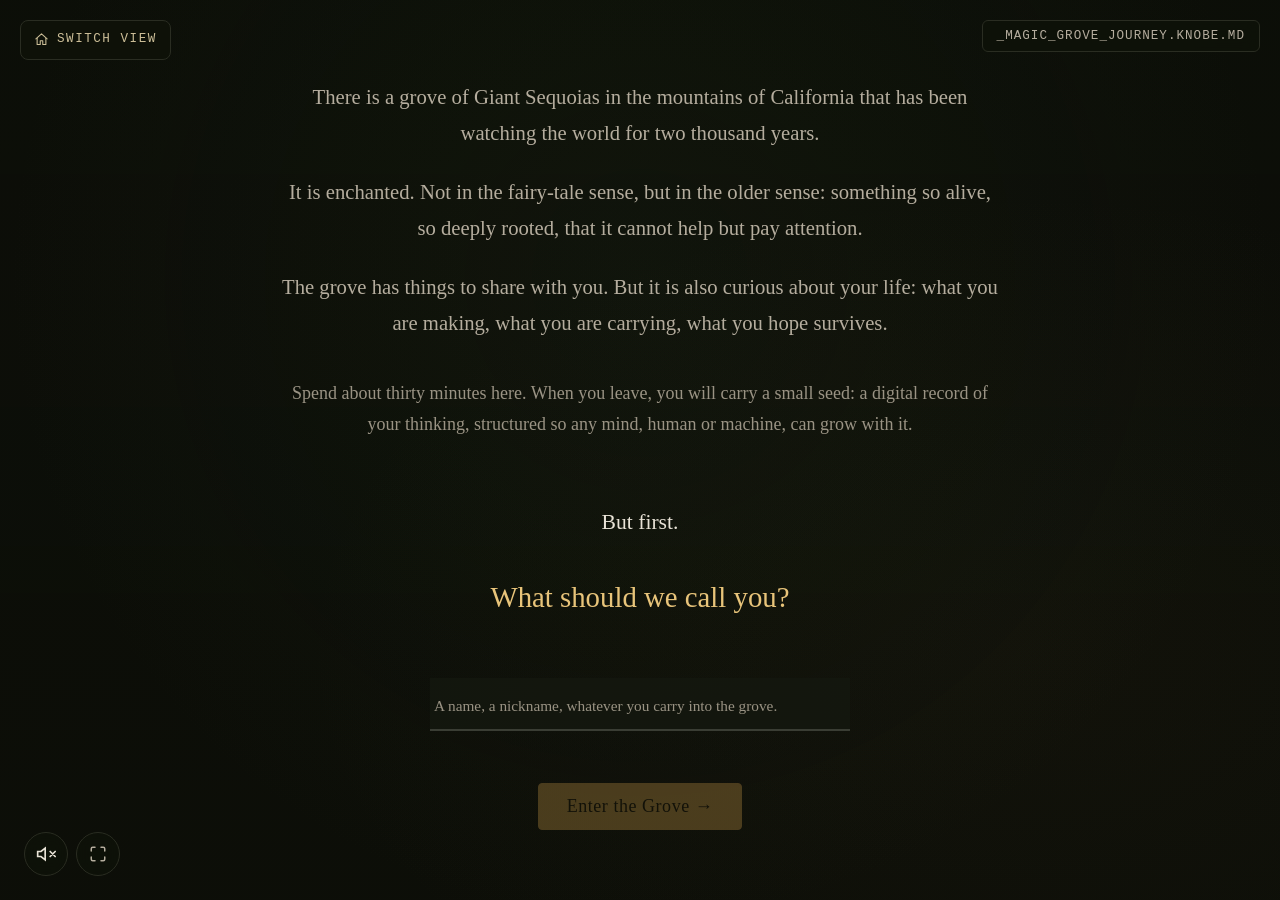
==== commit ecdd249b: "fix: WCAG 2.1 AA accessibility pass across grove release Audit-driven fixes for both walkthroughs an" ====
--- a/guided-walkthrough.html
+++ b/guided-walkthrough.html
@@ -31,7 +31,7 @@
   --bg-section: #111610;
   --text-primary: #E8E2D6;
   --text-secondary: #B5AD9E;
-  --text-muted: #7A7468;
+  --text-muted: #9A9384;
   --question-bg: rgba(45, 72, 35, 0.25);
   --question-border: #4A7A3A;
   --grove-key-bg: rgba(30, 55, 22, 0.4);
@@ -68,6 +68,31 @@
   overflow: hidden;
   height: 100dvh;
   width: 100vw;
+}
+
+/* Visible keyboard focus indicator (SC 2.4.7) — restores what the
+   element-level `outline:none` rules remove. */
+a:focus-visible, button:focus-visible, input:focus-visible,
+textarea:focus-visible, [tabindex]:focus-visible {
+  outline: 2px solid var(--sapwood-glow);
+  outline-offset: 2px;
+}
+
+/* visually-hidden helper for accessible names that stay off-screen */
+.sr-only {
+  position: absolute !important; width: 1px; height: 1px; padding: 0; margin: -1px;
+  overflow: hidden; clip: rect(0,0,0,0); white-space: nowrap; border: 0;
+}
+
+/* Respect reduced-motion preferences (SC 2.2.2 / 2.3.3). */
+@media (prefers-reduced-motion: reduce) {
+  html { scroll-behavior: auto; }
+  #main-area { scroll-behavior: auto; }
+  *, *::before, *::after {
+    animation-duration: 0.001ms !important;
+    animation-iteration-count: 1 !important;
+    transition-duration: 0.001ms !important;
+  }
 }
 
 /* ---- LAYOUT SHELL ---- */
@@ -109,6 +134,10 @@
 #audio-control:hover { border-color: var(--sapwood); }
 #audio-control svg { width: 20px; height: 20px; fill: var(--text-secondary); }
 #audio-control.playing svg { fill: var(--sapwood); }
+/* keep the upgraded <button> controls visually identical to their prior <div> form */
+button#audio-control, button#fullscreen-btn {
+  padding: 0; font: inherit; -webkit-appearance: none; appearance: none; color: inherit;
+}
 
 /* ---- SIDEBAR ---- */
 
@@ -403,7 +432,7 @@
   font-size: 0.65rem;
   letter-spacing: 0.12em;
   text-transform: uppercase;
-  color: var(--question-border);
+  color: var(--root-myc);
   margin-bottom: 10px;
 }
 
@@ -1137,23 +1166,23 @@
 .fade-slow {
   animation-duration: 3.5s !important;
 }</style><style id="grove-no-quotes">.grove-quote{quotes:none !important;}.grove-quote::before{content:"" !important;display:none !important;}.grove-quote::after{content:"" !important;display:none !important;}*::before[class*="quote"]{content:"" !important;}*::after[class*="quote"]{content:"" !important;}</style></head>
-<body>
-<!-- Switch view · back to the grove entrance -->
-<a id="view-switch" href="index.html" title="Switch view · back to entrance">
-  <svg viewBox="0 0 24 24" fill="none" stroke="currentColor" stroke-width="1.7" stroke-linecap="round" stroke-linejoin="round" style="width:15px;height:15px"><path d="M3 11l9-8 9 8"/><path d="M5 10v10h5v-6h4v6h5V10"/></svg>
-  <span>Switch view</span>
-</a>
-<style>
-  #view-switch{
-    position:fixed; top:20px; left:20px; z-index:200;
-    display:flex; align-items:center; gap:8px;
-    background:rgba(15,18,9,0.9); border:1px solid var(--sidebar-border, rgba(120,150,86,0.34));
-    border-radius:8px; padding:8px 13px; cursor:pointer; text-decoration:none;
-    color:#cdbf98; font-family:'Courier New',monospace; font-size:0.7rem; letter-spacing:0.12em;
-    text-transform:uppercase; transition:all 0.2s;
-  }
-  #view-switch:hover{ border-color:#d9b25a; color:#f0d488; }
-  @media (max-width:600px){ #view-switch span{ display:none } #view-switch{ padding:9px } }
+<body>
+<!-- Switch view · back to the grove entrance -->
+<a id="view-switch" href="index.html" aria-label="Switch view — back to entrance">
+  <svg aria-hidden="true" viewBox="0 0 24 24" fill="none" stroke="currentColor" stroke-width="1.7" stroke-linecap="round" stroke-linejoin="round" style="width:15px;height:15px"><path d="M3 11l9-8 9 8"/><path d="M5 10v10h5v-6h4v6h5V10"/></svg>
+  <span>Switch view</span>
+</a>
+<style>
+  #view-switch{
+    position:fixed; top:20px; left:20px; z-index:200;
+    display:flex; align-items:center; gap:8px;
+    background:rgba(15,18,9,0.9); border:1px solid var(--sidebar-border, rgba(120,150,86,0.34));
+    border-radius:8px; padding:8px 13px; cursor:pointer; text-decoration:none;
+    color:#cdbf98; font-family:'Courier New',monospace; font-size:0.7rem; letter-spacing:0.12em;
+    text-transform:uppercase; transition:all 0.2s;
+  }
+  #view-switch:hover{ border-color:#d9b25a; color:#f0d488; }
+  @media (max-width:600px){ #view-switch span{ display:none } #view-switch{ padding:9px } }
 </style>
 
 <!-- Audio -->
@@ -1165,28 +1194,28 @@
 <div id="progress-bar" style="width: 0%"></div>
 
 <!-- Audio toggle -->
-<div id="audio-control" onclick="toggleAudio()" title="Toggle music">
-  <svg id="audio-icon-off" viewBox="0 0 24 24" xmlns="http://www.w3.org/2000/svg">
+<button type="button" id="audio-control" onclick="toggleAudio()" aria-label="Play music" aria-pressed="false">
+  <svg id="audio-icon-off" aria-hidden="true" viewBox="0 0 24 24" xmlns="http://www.w3.org/2000/svg">
     <path d="M11 5L6 9H2v6h4l5 4V5zM23 9l-6 6m0-6l6 6" fill="none" stroke="currentColor" stroke-width="2" stroke-linecap="round"/>
   </svg>
-  <svg id="audio-icon-on" viewBox="0 0 24 24" xmlns="http://www.w3.org/2000/svg" style="display:none">
+  <svg id="audio-icon-on" aria-hidden="true" viewBox="0 0 24 24" xmlns="http://www.w3.org/2000/svg" style="display:none">
     <path d="M11 5L6 9H2v6h4l5 4V5z" fill="none" stroke="currentColor" stroke-width="2" stroke-linecap="round"/>
     <path d="M15.54 8.46a5 5 0 010 7.07M19.07 4.93a10 10 0 010 14.14" fill="none" stroke="currentColor" stroke-width="2" stroke-linecap="round"/>
   </svg>
-</div>
+</button>
 
 <!-- Fullscreen toggle -->
-<div id="fullscreen-btn" onclick="toggleFullscreen()" title="Toggle fullscreen">
-  <svg viewBox="0 0 24 24" xmlns="http://www.w3.org/2000/svg" stroke-linecap="round" stroke-linejoin="round">
+<button type="button" id="fullscreen-btn" onclick="toggleFullscreen()" aria-label="Toggle fullscreen">
+  <svg aria-hidden="true" viewBox="0 0 24 24" xmlns="http://www.w3.org/2000/svg" stroke-linecap="round" stroke-linejoin="round">
     <path d="M8 3H5a2 2 0 00-2 2v3m18 0V5a2 2 0 00-2-2h-3m0 18h3a2 2 0 002-2v-3M3 16v3a2 2 0 002 2h3"/>
   </svg>
-</div>
+</button>
 
 <!-- Sidebar toggle -->
-<button id="sidebar-toggle" onclick="toggleSidebar()">_Magic_Grove_Journey.knobe.md</button>
+<button id="sidebar-toggle" onclick="toggleSidebar()" aria-expanded="false" aria-controls="sidebar">_Magic_Grove_Journey.knobe.md</button>
 
 <div id="app">
-<div id="main-area">
+<div id="main-area" role="main">
 
 <!-- ===================== 1. ENTRY ===================== -->
 <div class="section active" id="s-entry">
@@ -1196,9 +1225,10 @@
   <p class="fade-slow narrative" style="font-family:var(--font-display); font-size:1.15rem; color:var(--text-secondary);">The grove has things to share with you. But it is also curious about your life: what you are making, what you are carrying, what you hope survives.</p>
   <p class="fade-slow narrative" style="font-family:var(--font-display); font-size:1rem; color:var(--text-muted); margin-top:12px;">Spend about thirty minutes here. When you leave, you will carry a small seed: a digital record of your thinking, structured so any mind, human or machine, can grow with it.</p>
   <p class="fade-slow narrative" style="margin-top:40px; font-family:var(--font-display); font-size:1.2rem; color:var(--text-primary);">But first.</p>
-  <p class="fade-slow narrative" style="font-family:var(--font-display); font-size:1.6rem; font-weight:400; color:var(--sapwood-glow); margin-top:8px;">What should we call you?</p>
+  <p id="name-prompt" class="fade-slow narrative" style="font-family:var(--font-display); font-size:1.6rem; font-weight:400; color:var(--sapwood-glow); margin-top:8px;">What should we call you?</p>
   <div class="fade-slow name-input-wrap" style="display:flex; justify-content:center;">
-    <input type="text" id="name-input" placeholder="A name, a nickname, whatever you carry into the grove." autocomplete="off" maxlength="60">
+    <label for="name-input" class="sr-only">What should we call you?</label>
+    <input type="text" id="name-input" aria-labelledby="name-prompt" placeholder="A name, a nickname, whatever you carry into the grove." autocomplete="off" maxlength="60">
   </div>
   <div class="fade-slow"><button class="nav-btn primary" id="enter-btn" disabled onclick="enterGrove()">Enter the Grove →</button></div>
 </div>
@@ -1605,18 +1635,18 @@
 </div><!-- end main-area -->
 
 <!-- ============ SIDEBAR ============ -->
-<div id="sidebar" class="closed">
-  <h3>Your Seed</h3>
+<aside id="sidebar" class="closed" aria-label="Your seed preview">
+  <h2>Your Seed</h2>
   <div class="seed-label" id="sidebar-name">_Magic_Grove_Journey.knobe.md</div>
   <div id="knobe-preview">
     <span class="field-label"># Waiting for entry...</span>
   </div>
-</div>
+</aside>
 
 </div><!-- end app -->
 
 <!-- Toast -->
-<div class="toast" id="toast"></div>
+<div class="toast" id="toast" role="status" aria-live="polite" aria-atomic="true"></div>
 
 <script>
 /* ============================================
@@ -1684,6 +1714,10 @@
     el.style.animation = '';
   });
 
+  // Move keyboard/screen-reader focus to the new section's heading (SC 2.4.3)
+  const head = next.querySelector('.section-title');
+  if (head) { head.setAttribute('tabindex', '-1'); try { head.focus({ preventScroll: true }); } catch (e) { head.focus(); } }
+
   // Update progress
   const idx = sectionOrder.indexOf(id);
   const pct = ((idx) / (sectionOrder.length - 1)) * 100;
@@ -1710,14 +1744,30 @@
 // ---- QUESTION HANDLING ----
 
 function advanceFromQ1() {
+  const q1 = document.getElementById('q1');
   const val = (state.answers.project_description || '').trim();
   if (val.length < 10) {
     showToast('The grove needs a bit more — tell us about your project.');
-    document.getElementById('q1').focus();
+    q1.setAttribute('aria-invalid', 'true');
+    q1.focus();
     return;
   }
+  q1.removeAttribute('aria-invalid');
   goTo('s-visitor');
 }
+
+// Associate each question textarea with its visible label + question text
+// (SC 1.3.1, 3.3.2, 4.1.2) so screen readers announce the prompt.
+document.querySelectorAll('.question-block').forEach((block, i) => {
+  const ta = block.querySelector('textarea');
+  if (!ta) return;
+  const ids = [];
+  const lbl = block.querySelector('.question-label');
+  const txt = block.querySelector('.question-text');
+  if (lbl) { if (!lbl.id) lbl.id = 'qlbl-' + i; ids.push(lbl.id); }
+  if (txt) { if (!txt.id) txt.id = 'qtxt-' + i; ids.push(txt.id); }
+  if (ids.length) ta.setAttribute('aria-labelledby', ids.join(' '));
+});
 
 document.querySelectorAll('textarea[data-field]').forEach(ta => {
   ta.addEventListener('input', () => {
@@ -1818,7 +1868,9 @@
   const sb = document.getElementById('sidebar');
   state.sidebarOpen = !state.sidebarOpen;
   sb.classList.toggle('closed', !state.sidebarOpen);
-  document.getElementById('sidebar-toggle').textContent = state.sidebarOpen ? '✕ Close' : '_Magic_Grove_Journey.knobe.md';
+  const tgl = document.getElementById('sidebar-toggle');
+  tgl.textContent = state.sidebarOpen ? '✕ Close' : '_Magic_Grove_Journey.knobe.md';
+  tgl.setAttribute('aria-expanded', state.sidebarOpen ? 'true' : 'false');
 }
 
 // ---- AUDIO ----
@@ -1848,6 +1900,8 @@
   document.getElementById('audio-icon-on').style.display = state.audioPlaying ? 'block' : 'none';
   document.getElementById('audio-icon-off').style.display = state.audioPlaying ? 'none' : 'block';
   ctrl.classList.toggle('playing', state.audioPlaying);
+  ctrl.setAttribute('aria-pressed', state.audioPlaying ? 'true' : 'false');
+  ctrl.setAttribute('aria-label', state.audioPlaying ? 'Pause music' : 'Play music');
 }
 
 // ---- FULLSCREEN ----
@@ -1900,7 +1954,7 @@
 
   // --- Human-readable content: condensed narrative + user answers ---
   md += `# ${n}'s Magic Grove Journey\n\n`;
-  md += `*Calaveras Big Trees State Park \u00b7 KNOBE.AI*\n\n`;
+  md += `*Calaveras Big Trees State Park \u00b7 Knobe.org*\n\n`;
 
   // -- Threshold --
   md += `## 1. Threshold\n\n`;
@@ -2037,6 +2091,9 @@
 
   // ── 2. Sapwood popup ────────────────────────────────────────────
   var spAnimRef = null, spMolRef = null, spGeneRef = null;
+  // When the visitor prefers reduced motion, draw one static frame
+  // instead of an endless animation loop (SC 2.2.2 / 2.3.3).
+  var spReduced = !!(window.matchMedia && window.matchMedia('(prefers-reduced-motion: reduce)').matches);
 
   function stopAll() {
     if (spAnimRef) { cancelAnimationFrame(spAnimRef); spAnimRef = null; }
@@ -2068,7 +2125,7 @@
       [0.34,0.44,0.50,0.55].forEach(function(r){ctx.beginPath();ctx.arc(cx,cy,Math.min(W,H)*r,0,Math.PI*2);ctx.strokeStyle='rgba(80,50,15,0.12)';ctx.lineWidth=1.5;ctx.stroke();});
       ctx.beginPath();ctx.arc(cx,cy,Math.min(W,H)*0.44,0,Math.PI*2);ctx.strokeStyle='rgba(160,120,50,0.2)';ctx.lineWidth=12;ctx.stroke();
       pts.forEach(function(p){p.y-=p.spd;p.wb+=p.wbs;p.x+=Math.sin(p.wb)*0.4;if(p.y<-10){p.y=H+10;p.x=Math.random()*W;}var d=Math.sqrt((p.x-cx)*(p.x-cx)+(p.y-cy)*(p.y-cy));var inSap=d>Math.min(W,H)*0.3&&d<Math.min(W,H)*0.5;ctx.beginPath();ctx.arc(p.x,p.y,p.sz,0,Math.PI*2);ctx.fillStyle='hsla('+p.hue+',70%,55%,'+(inSap?p.op:p.op*0.15)+')';ctx.fill();});
-      spAnimRef = requestAnimationFrame(draw);
+      if (!spReduced) spAnimRef = requestAnimationFrame(draw);
     }
     draw();
   }
@@ -2093,7 +2150,7 @@
         ctx.fillText(t.label, lx + 13, ly);
         lx += ctx.measureText(t.label).width + 28;
       });
-      spMolRef = requestAnimationFrame(draw);
+      if (!spReduced) spMolRef = requestAnimationFrame(draw);
     }
     draw();
   }
@@ -2110,7 +2167,7 @@
       ctx.beginPath();for(var s2=0;s2<=steps;s2++){var px=s2*sh,py=cy+Math.sin(s2*0.45+hOff)*hw;s2===0?ctx.moveTo(px,py):ctx.lineTo(px,py);}ctx.strokeStyle='rgba(74,154,106,0.5)';ctx.lineWidth=1.5;ctx.stroke();
       ctx.beginPath();for(var s3=0;s3<=steps;s3++){var px2=s3*sh,py2=cy+Math.sin(s3*0.45+hOff+Math.PI)*hw;s3===0?ctx.moveTo(px2,py2):ctx.lineTo(px2,py2);}ctx.strokeStyle='rgba(154,106,74,0.5)';ctx.lineWidth=1.5;ctx.stroke();
       prots.forEach(function(p){p.ph+=0.015;p.x+=p.vx;p.y+=p.vy;if(p.x<p.r||p.x>W-p.r)p.vx*=-1;if(Math.abs(p.y-cy)<hw+10)p.vy+=p.y<cy?-0.05:0.05;if(p.y<p.r){p.y=p.r;p.vy=Math.abs(p.vy);}if(p.y>H-p.r){p.y=H-p.r;p.vy=-Math.abs(p.vy);}var g=ctx.createRadialGradient(p.x,p.y,0,p.x,p.y,p.r*3);g.addColorStop(0,p.color+'99');g.addColorStop(1,p.color+'00');ctx.beginPath();ctx.arc(p.x,p.y,p.r*3,0,Math.PI*2);ctx.fillStyle=g;ctx.fill();ctx.beginPath();ctx.arc(p.x,p.y,p.r,0,Math.PI*2);ctx.fillStyle=p.color+'dd';ctx.fill();});
-      spGeneRef = requestAnimationFrame(draw);
+      if (!spReduced) spGeneRef = requestAnimationFrame(draw);
     }
     draw();
   }
